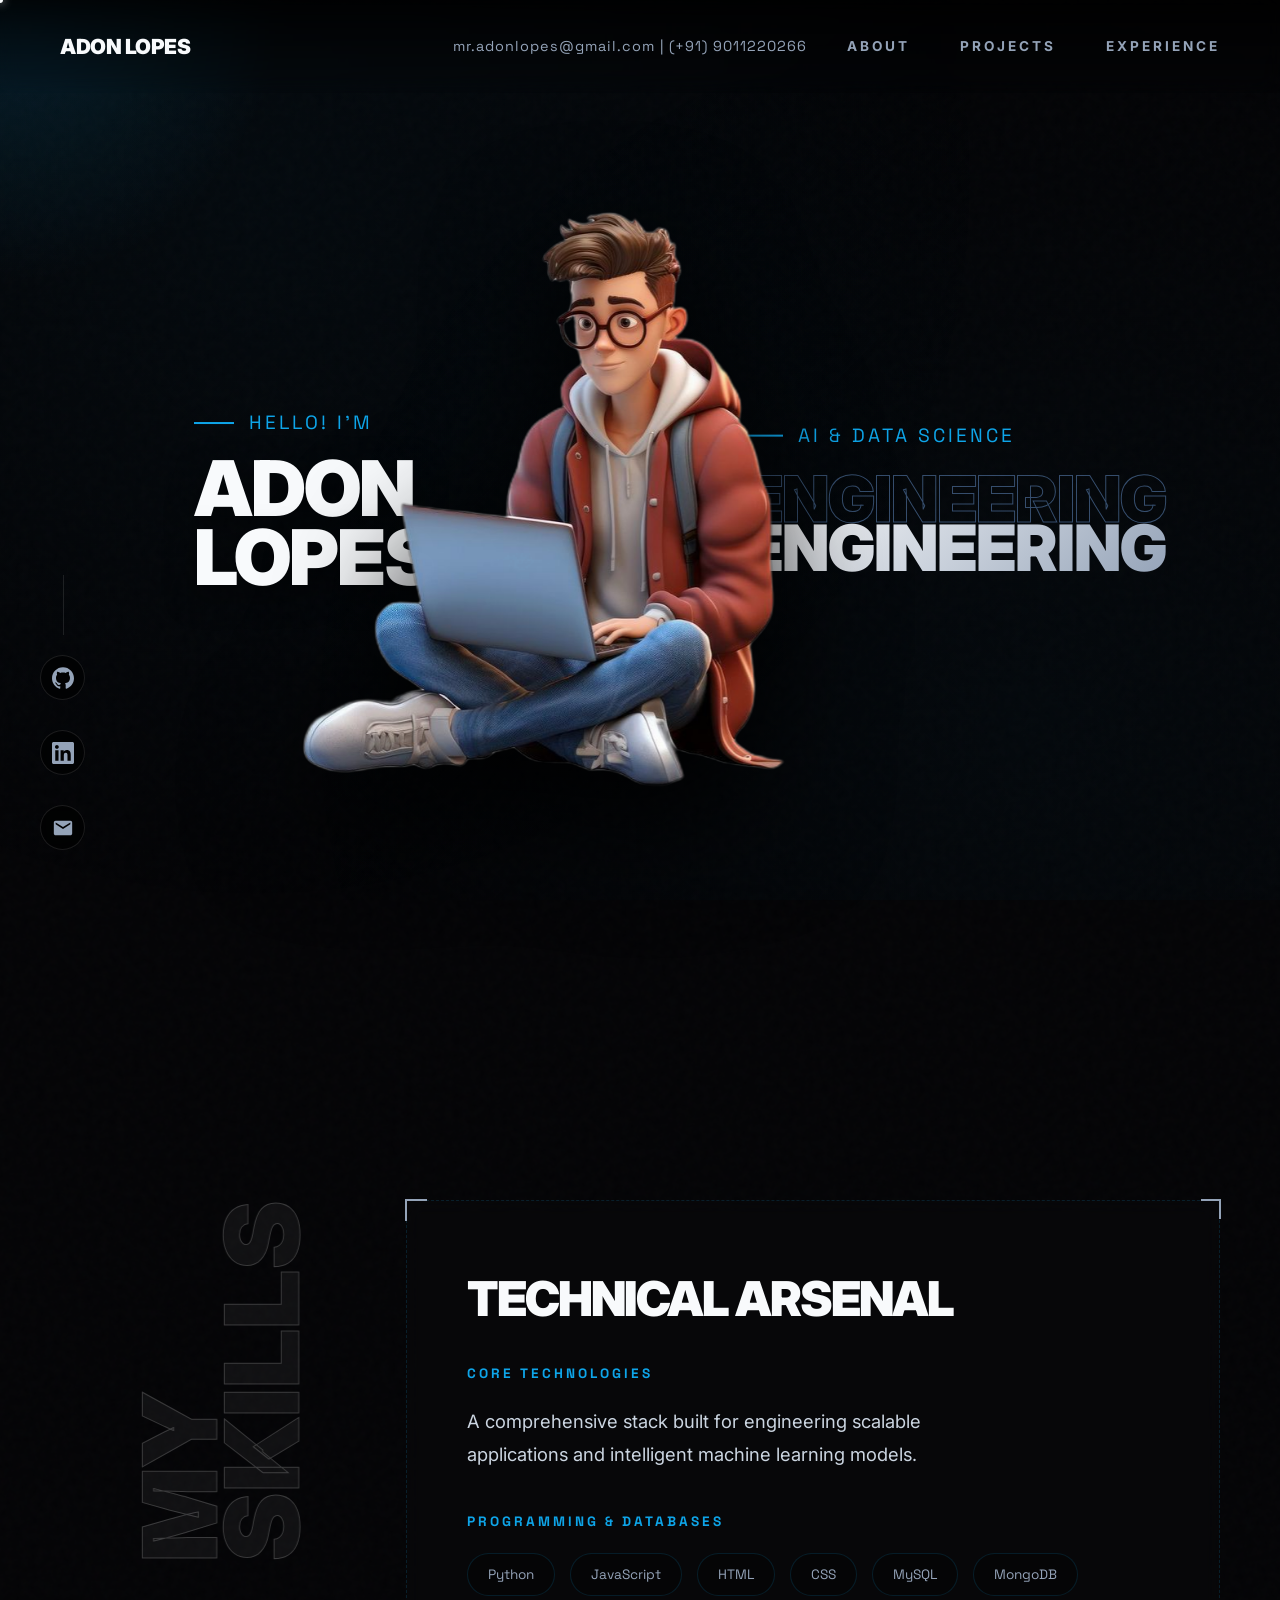
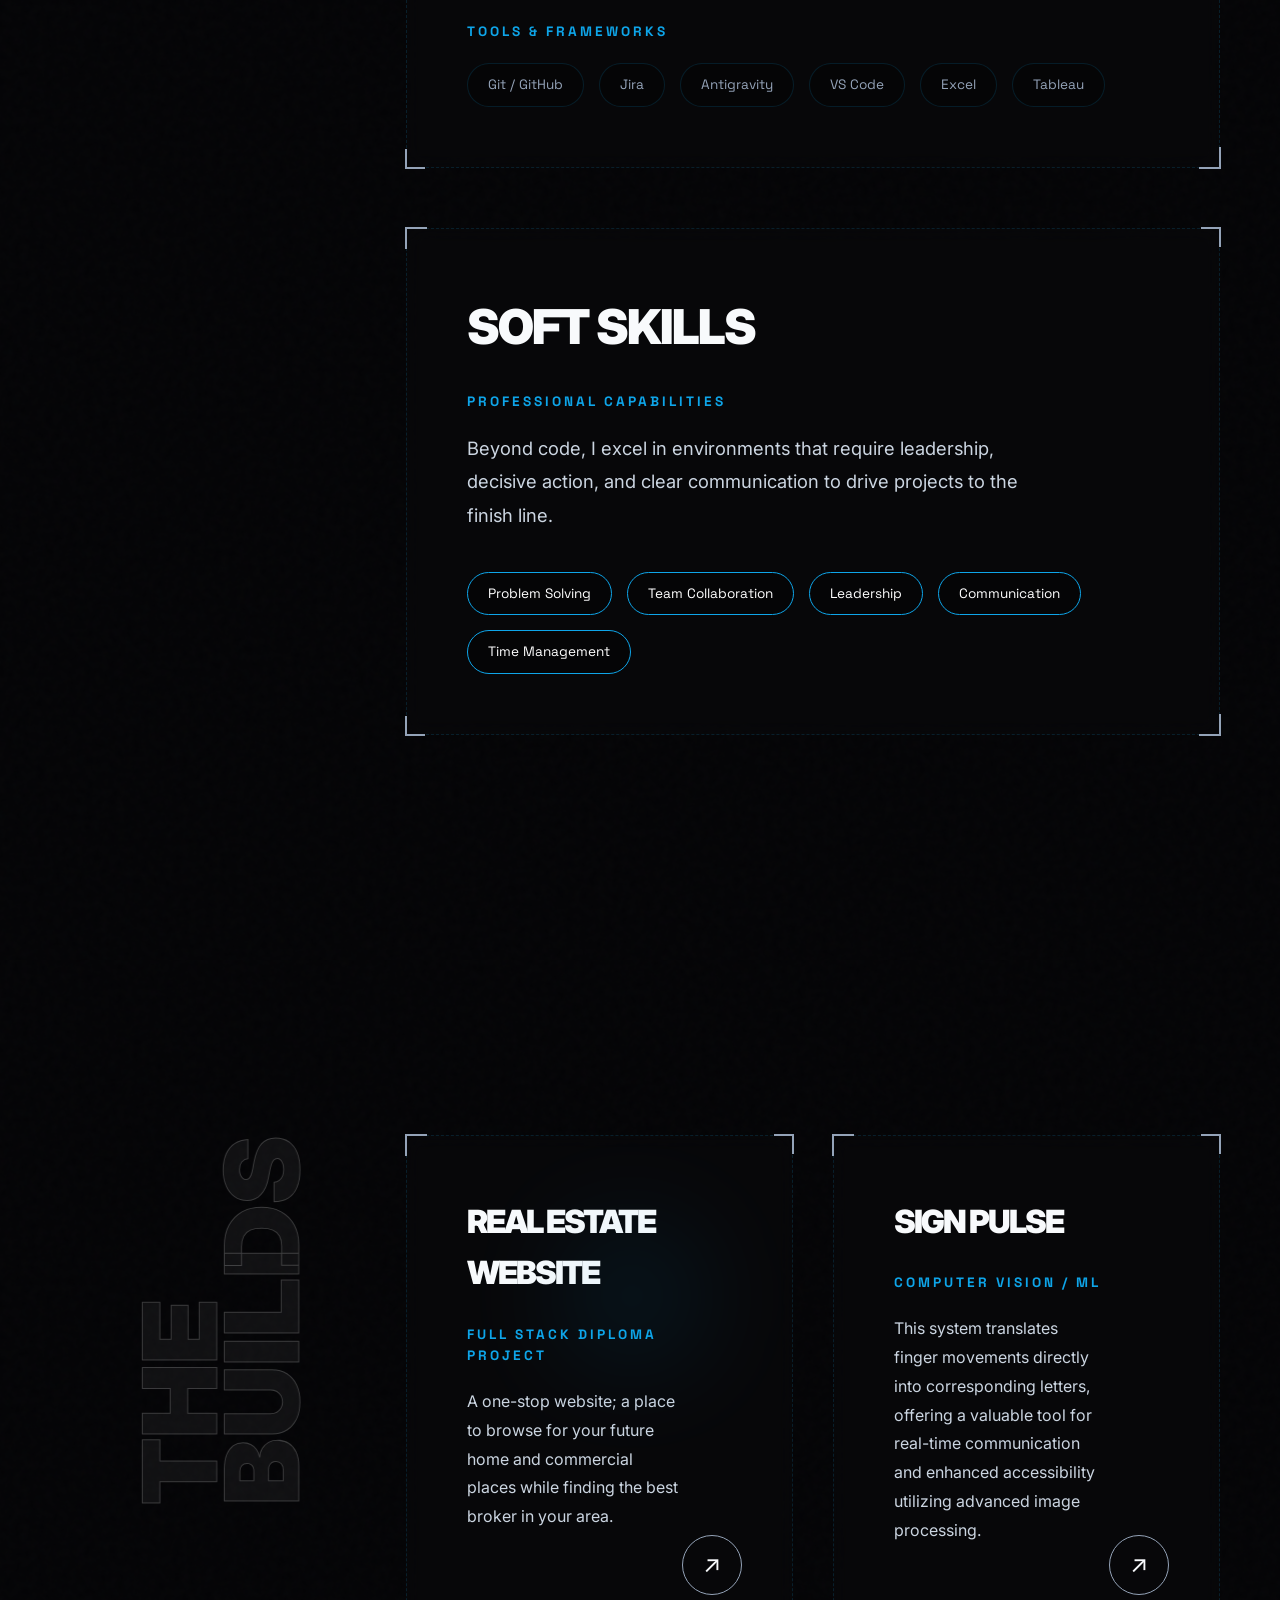
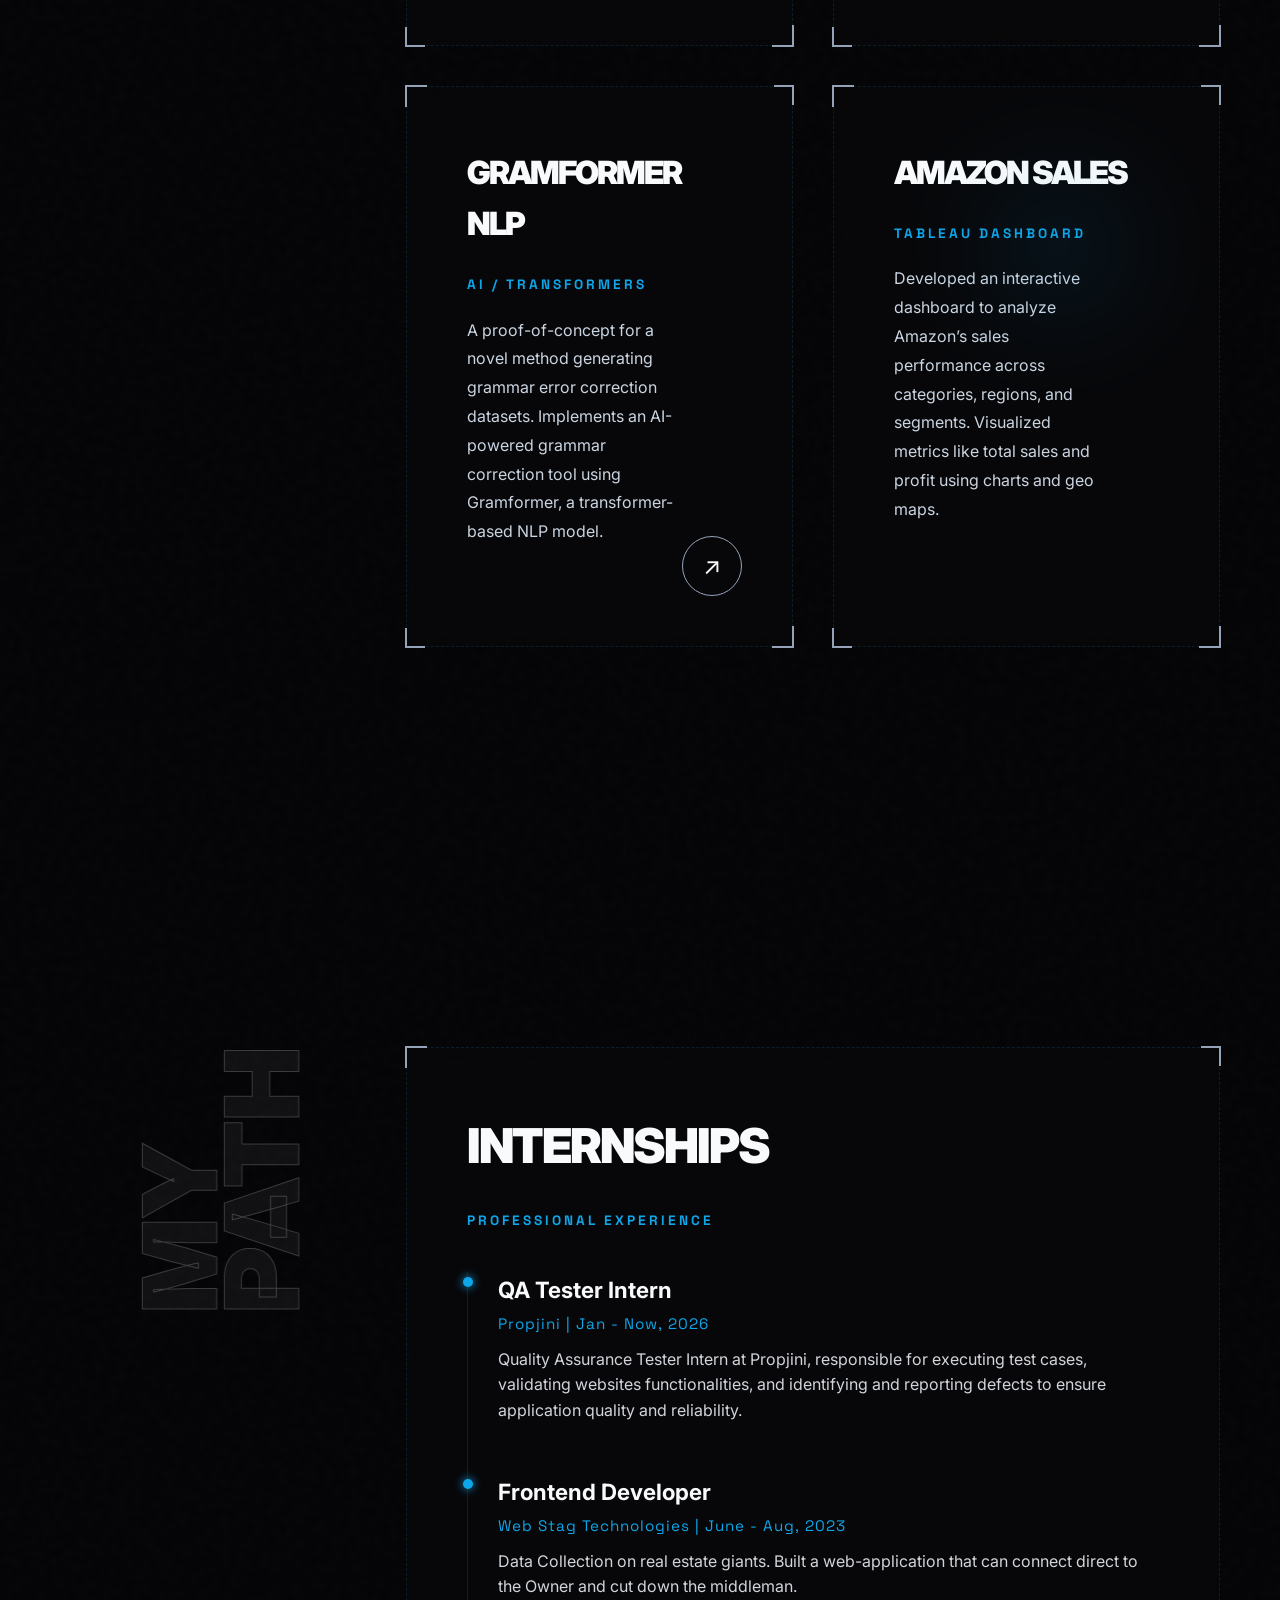
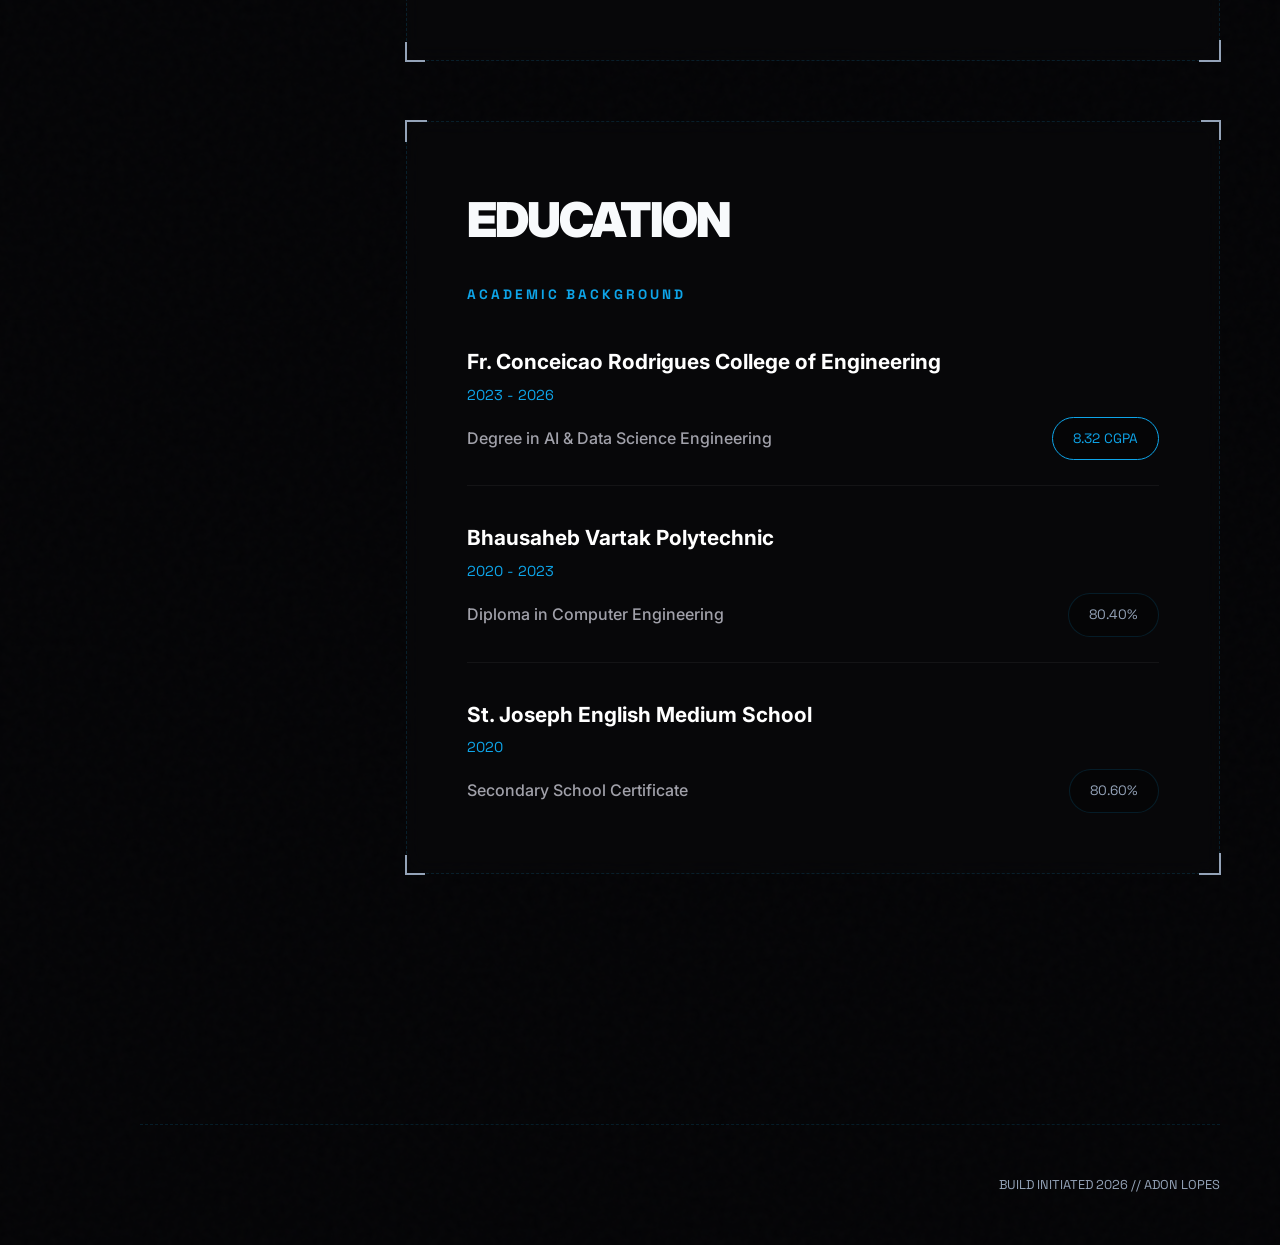
==== index.html @ f852400f "fix: moved index.html to root" ====
<!DOCTYPE html>
<html lang="en">

<head>
  <meta charset="UTF-8">
  <meta name="viewport" content="width=device-width, initial-scale=1.0">
  <title>Adon Lopes | Engineering & Design</title>
  <!-- Google Fonts for the modern, heavy typography -->
  <link
    href="https://fonts.googleapis.com/css2?family=Inter:wght@400;500;700;900&family=Space+Grotesk:wght@400;700&display=swap"
    rel="stylesheet">
  <link rel="stylesheet" href="style.css">
</head>

<body>

  <!-- CUSTOM CURSOR -->
  <div id="cursor-glow"></div>
  <div id="cursor-dot"></div>

  <!-- AMBIENT BACKGROUND GLOWS -->
  <div class="ambient-glow glow-left"></div>
  <div class="ambient-glow glow-right"></div>

  <!-- HEADER / NAV -->
  <header>
    <div class="nav-brand">adon lopes</div>
    <div class="nav-email">mr.adonlopes@gmail.com | (+91) 9011220266</div>
    <nav class="nav-links">
      <a href="#about" class="hover-target">About</a>
      <a href="#projects" class="hover-target">Projects</a>
      <a href="#experience" class="hover-target">Experience</a>
    </nav>
  </header>

  <!-- FLOATING LEFT SOCIAL SIDEBAR -->
  <div class="social-sidebar">
    <a href="https://github.com/adonlopes" target="_blank" class="social-icon-wrapper hover-target">
      <svg class="social-icon" viewBox="0 0 24 24">
        <path
          d="M12 .297c-6.63 0-12 5.373-12 12 0 5.303 3.438 9.8 8.205 11.385.6.113.82-.258.82-.577 0-.285-.01-1.04-.015-2.04-3.338.724-4.042-1.61-4.042-1.61C4.422 18.07 3.633 17.7 3.633 17.7c-1.087-.744.084-.729.084-.729 1.205.084 1.838 1.236 1.838 1.236 1.07 1.835 2.809 1.305 3.495.998.108-.776.417-1.305.76-1.605-2.665-.3-5.466-1.332-5.466-5.93 0-1.31.465-2.38 1.235-3.22-.135-.303-.54-1.523.105-3.176 0 0 1.005-.322 3.3 1.23.96-.267 1.98-.399 3-.405 1.02.006 2.04.138 3 .405 2.28-1.552 3.285-1.23 3.285-1.23.645 1.653.24 2.873.12 3.176.765.84 1.23 1.91 1.23 3.22 0 4.61-2.805 5.625-5.475 5.92.42.36.81 1.096.81 2.22 0 1.606-.015 2.896-.015 3.286 0 .315.21.69.825.57C20.565 22.092 24 17.592 24 12.297c0-6.627-5.373-12-12-12" />
      </svg>
    </a>
    <a href="https://www.linkedin.com/in/adon-lopes-a5a648296/" target="_blank"
      class="social-icon-wrapper hover-target">
      <svg class="social-icon" viewBox="0 0 24 24">
        <path
          d="M20.447 20.452h-3.554v-5.569c0-1.328-.027-3.037-1.852-3.037-1.853 0-2.136 1.445-2.136 2.939v5.667H9.351V9h3.414v1.561h.046c.477-.9 1.637-1.85 3.37-1.85 3.601 0 4.267 2.37 4.267 5.455v6.286zM5.337 7.433c-1.144 0-2.063-.926-2.063-2.065 0-1.138.92-2.063 2.063-2.063 1.14 0 2.064.925 2.064 2.063 0 1.139-.925 2.065-2.064 2.065zm1.782 13.019H3.555V9h3.564v11.452zM22.225 0H1.771C.792 0 0 .774 0 1.729v20.542C0 23.227.792 24 1.771 24h20.451C23.2 24 24 23.227 24 22.271V1.729C24 .774 23.2 0 22.222 0h.003z" />
      </svg>
    </a>
    <a href="mailto:mr.adonlopes@gmail.com" class="social-icon-wrapper hover-target">
      <svg class="social-icon" viewBox="0 0 24 24">
        <path
          d="M20 4H4c-1.1 0-1.99.9-1.99 2L2 18c0 1.1.9 2 2 2h16c1.1 0 2-.9 2-2V6c0-1.1-.9-2-2-2zm0 4l-8 5-8-5V6l8 5 8-5v2z" />
      </svg>
    </a>
  </div>

  <!-- MAIN CONTENT -->
  <main>

    <!-- HERO -->
    <section class="hero" id="home">
      <div class="hero-text-left">
        <div class="hero-pre-title">Hello! I'm</div>
        <div class="hero-title">ADON<br>LOPES</div>
      </div>

      <div class="hero-avatar-container">
        <!-- Using the processed User Custom PNG Image -->
        <img id="hero-avatar" src="new_image_nobg.png" alt="Adon 3D Avatar">
      </div>

      <div class="hero-text-right">
        <div class="hero-pre-title">AI & DATA SCIENCE</div>
        <div class="hero-role-outline">ENGINEERING</div>
        <div class="hero-role-solid">ENGINEERING</div>
      </div>
    </section>

    <!-- WHAT I DO / SKILLS -->
    <section id="about">
      <div class="section-title-vertical">MY<br>SKILLS</div>

      <div class="section-content">
        <!-- Technical Arsenal Card -->
        <div class="hud-card hover-target">
          <div class="corner-tr"></div>
          <div class="corner-bl"></div>

          <h3 class="hud-title">Technical Arsenal</h3>
          <span class="hud-label">Core Technologies</span>
          <p class="hud-desc">
            A comprehensive stack built for engineering scalable applications and intelligent machine learning models.
          </p>

          <span class="hud-label" style="margin-top: 30px;">Programming & Databases</span>
          <div class="skill-tray" style="margin-bottom: 25px;">
            <span class="hud-chip">Python</span>
            <span class="hud-chip">JavaScript</span>
            <span class="hud-chip">HTML</span>
            <span class="hud-chip">CSS</span>
            <span class="hud-chip">MySQL</span>
            <span class="hud-chip">MongoDB</span>
          </div>

          <span class="hud-label">Tools & Frameworks</span>
          <div class="skill-tray">
            <span class="hud-chip">Git / GitHub</span>
            <span class="hud-chip">Jira</span>
            <span class="hud-chip">Antigravity</span>
            <span class="hud-chip">VS Code</span>
            <span class="hud-chip">Excel</span>
            <span class="hud-chip">Tableau</span>
          </div>
        </div>

        <!-- Soft Skills Card -->
        <div class="hud-card hover-target">
          <div class="corner-tr"></div>
          <div class="corner-bl"></div>

          <h3 class="hud-title">Soft Skills</h3>
          <span class="hud-label">Professional Capabilities</span>
          <p class="hud-desc">
            Beyond code, I excel in environments that require leadership, decisive action, and clear communication to drive projects to the finish line.
          </p>
          
          <div class="skill-tray" style="margin-top: 30px;">
            <span class="hud-chip" style="border-color: var(--accent-blue); color: #fff;">Problem Solving</span>
            <span class="hud-chip" style="border-color: var(--accent-blue); color: #fff;">Team Collaboration</span>
            <span class="hud-chip" style="border-color: var(--accent-blue); color: #fff;">Leadership</span>
            <span class="hud-chip" style="border-color: var(--accent-blue); color: #fff;">Communication</span>
            <span class="hud-chip" style="border-color: var(--accent-blue); color: #fff;">Time Management</span>
          </div>
        </div>
      </div>
    </section>

    <!-- PROJECTS -->
    <section id="projects">
      <div class="section-title-vertical">THE<br>BUILDS</div>

      <div class="section-content grid-2" style="display: grid; grid-template-columns: repeat(2, 1fr); gap: 40px;">

        <!-- Project 1 -->
        <div class="hud-card hover-target">
          <div class="corner-tr"></div>
          <div class="corner-bl"></div>
          <div class="card-orb cyan"></div>

          <h3 class="hud-title" style="font-size: 2rem;">Real Estate Website</h3>
          <span class="hud-label">Full Stack Diploma Project</span>
          <p class="hud-desc" style="font-size: 1rem;">
            A one-stop website; a place to browse for your future home and commercial places while finding the best broker in your area.
          </p>
          <a href="https://github.com/adonlopes/Realestate-Website-" target="_blank" class="hud-btn hover-target">↗</a>
        </div>

        <!-- Project 2 -->
        <div class="hud-card hover-target">
          <div class="corner-tr"></div>
          <div class="corner-bl"></div>

          <h3 class="hud-title" style="font-size: 2rem;">Sign Pulse</h3>
          <span class="hud-label">Computer Vision / ML</span>
          <p class="hud-desc" style="font-size: 1rem;">
            This system translates finger movements directly into corresponding letters, offering a valuable tool for real-time communication and enhanced accessibility utilizing advanced image processing.
          </p>
          <a href="https://github.com/adonlopes/signLang" target="_blank" class="hud-btn hover-target">↗</a>
        </div>

        <!-- Project 3 -->
        <div class="hud-card hover-target">
          <div class="corner-tr"></div>
          <div class="corner-bl"></div>

          <h3 class="hud-title" style="font-size: 2rem;">Gramformer NLP</h3>
          <span class="hud-label">AI / Transformers</span>
          <p class="hud-desc" style="font-size: 1rem;">
            A proof-of-concept for a novel method generating grammar error correction datasets. Implements an AI-powered grammar correction tool using Gramformer, a transformer-based NLP model.
          </p>
          <a href="https://github.com/adonlopes/Grammer_Correction-using-NLP" target="_blank" class="hud-btn hover-target">↗</a>
        </div>

        <!-- Project 4 -->
        <div class="hud-card hover-target">
          <div class="corner-tr"></div>
          <div class="corner-bl"></div>
          <div class="card-orb cyan"></div>

          <h3 class="hud-title" style="font-size: 2rem;">Amazon Sales</h3>
          <span class="hud-label">Tableau Dashboard</span>
          <p class="hud-desc" style="font-size: 1rem;">
            Developed an interactive dashboard to analyze Amazon’s sales performance across categories, regions, and segments. Visualized metrics like total sales and profit using charts and geo maps.
          </p>
        </div>

      </div>
    </section>

    <!-- EDUCATION & EXPERIENCE TIMELINE -->
    <section id="experience">
      <div class="section-title-vertical">MY<br>PATH</div>

      <div class="section-content">

        <!-- INTERNSHIPS -->
        <div class="hud-card hover-target" style="padding-bottom: 60px;">
          <div class="corner-tr"></div>
          <div class="corner-bl"></div>

          <h3 class="hud-title">Internships</h3>
          <span class="hud-label">Professional Experience</span>

          <div style="margin-top: 40px; border-left: 1px solid var(--border-dashed); padding-left: 30px;">
            <div style="margin-bottom: 50px; position:relative;">
              <div style="position:absolute; width: 10px; height: 10px; background:var(--accent-blue); border-radius:50%; left:-35px; top:5px; box-shadow: 0 0 10px var(--accent-blue);"></div>
              <h4 style="font-size: 1.4rem; margin-bottom: 5px;">QA Tester Intern</h4>
              <p style="color: var(--accent-blue); font-family: 'Space Grotesk', monospace; font-size: 0.95rem; margin-bottom: 10px; letter-spacing: 1px;">
                Propjini | Jan - Now, 2026
              </p>
              <p style="color:#d1d5db; line-height: 1.6;">
                Quality Assurance Tester Intern at Propjini, responsible for executing test cases, validating websites functionalities, and identifying and reporting defects to ensure application quality and reliability.
              </p>
            </div>

            <div style="position:relative;">
              <div style="position:absolute; width: 10px; height: 10px; background:var(--accent-blue); border-radius:50%; left:-35px; top:5px; box-shadow: 0 0 10px var(--accent-blue);"></div>
              <h4 style="font-size: 1.4rem; margin-bottom: 5px;">Frontend Developer</h4>
              <p style="color: var(--accent-blue); font-family: 'Space Grotesk', monospace; font-size: 0.95rem; margin-bottom: 10px; letter-spacing: 1px;">
                Web Stag Technologies | June - Aug, 2023
              </p>
              <p style="color:#d1d5db; line-height: 1.6;">
                Data Collection on real estate giants. Built a web-application that can connect direct to the Owner and cut down the middleman.
              </p>
            </div>
          </div>
        </div>

        <!-- EDUCATION -->
        <div class="hud-card hover-target">
          <div class="corner-tr"></div>
          <div class="corner-bl"></div>

          <h3 class="hud-title">Education</h3>
          <span class="hud-label">Academic Background</span>

          <div style="margin-top: 40px; display:flex; flex-direction:column; gap:35px;">
            
            <div style="border-bottom: 1px solid rgba(255,255,255,0.05); padding-bottom: 25px;">
              <h4 style="font-size: 1.3rem; margin-bottom: 5px; color: #fff;">Fr. Conceicao Rodrigues College of Engineering</h4>
              <p style="color: var(--accent-blue); font-family: 'Space Grotesk', monospace; font-size: 0.9rem; margin-bottom: 10px;">2023 - 2026</p>
              <div style="display: flex; justify-content: space-between; align-items: center;">
                <p style="color: #a1a1aa; font-weight: 500;">Degree in AI & Data Science Engineering</p>
                <span class="hud-chip" style="border-color: var(--accent-blue); color: var(--accent-blue);">8.32 CGPA</span>
              </div>
            </div>

            <div style="border-bottom: 1px solid rgba(255,255,255,0.05); padding-bottom: 25px;">
              <h4 style="font-size: 1.3rem; margin-bottom: 5px; color: #fff;">Bhausaheb Vartak Polytechnic</h4>
              <p style="color: var(--accent-blue); font-family: 'Space Grotesk', monospace; font-size: 0.9rem; margin-bottom: 10px;">2020 - 2023</p>
              <div style="display: flex; justify-content: space-between; align-items: center;">
                <p style="color: #a1a1aa; font-weight: 500;">Diploma in Computer Engineering</p>
                <span class="hud-chip">80.40%</span>
              </div>
            </div>

            <div>
              <h4 style="font-size: 1.3rem; margin-bottom: 5px; color: #fff;">St. Joseph English Medium School</h4>
              <p style="color: var(--accent-blue); font-family: 'Space Grotesk', monospace; font-size: 0.9rem; margin-bottom: 10px;">2020</p>
              <div style="display: flex; justify-content: space-between; align-items: center;">
                <p style="color: #a1a1aa; font-weight: 500;">Secondary School Certificate</p>
                <span class="hud-chip">80.60%</span>
              </div>
            </div>

          </div>
        </div>

      </div>
    </section>

    <footer
      style="padding: 50px 0; border-top: 1px dashed var(--border-dashed); margin-top:50px; text-align:right; font-family: 'Space Grotesk', monospace; color: var(--text-muted); font-size:0.8rem;">
      BUILD INITIATED 2026 // ADON LOPES
    </footer>
  </main>

  <!-- INTERACTIVITY SCRIPTS -->
  <script>
    // --- CURSOR TRACKING LOGIC ---
    const dot = document.getElementById('cursor-dot');
    const glow = document.getElementById('cursor-glow');
    const hoverTargets = document.querySelectorAll('.hover-target, a');

    let mouseX = window.innerWidth / 2;
    let mouseY = window.innerHeight / 2;

    window.addEventListener('mousemove', (e) => {
      mouseX = e.clientX;
      mouseY = e.clientY;

      // Move small dot exactly with cursor
      dot.style.left = `${mouseX}px`;
      dot.style.top = `${mouseY}px`;

      // Move the large background glow smoothly
      glow.style.left = `${mouseX}px`;
      glow.style.top = `${mouseY}px`;
    });

    // Add magnetic scale effect on interactive links
    hoverTargets.forEach(target => {
      target.addEventListener('mouseenter', () => {
        dot.style.transform = 'translate(-50%, -50%) scale(3)';
        dot.style.backgroundColor = 'var(--accent-blue)';
        glow.style.background = 'radial-gradient(circle, rgba(14,165,233,0.2) 0%, rgba(0,0,0,0) 60%)';
      });
      target.addEventListener('mouseleave', () => {
        dot.style.transform = 'translate(-50%, -50%) scale(1)';
        dot.style.backgroundColor = 'var(--text-main)';
        glow.style.background = 'radial-gradient(circle, var(--accent-glow) 0%, rgba(0,0,0,0) 60%)';
      });
    });

    // --- 3D PARALLAX EFFECT FOR AVATAR ---
    const heroContainer = document.querySelector('.hero');
    const avatar = document.getElementById('hero-avatar');

    heroContainer.addEventListener('mousemove', (e) => {
      const rect = heroContainer.getBoundingClientRect();
      // Calculate mouse position relative to the center of the hero section
      const x = e.clientX - rect.left - rect.width / 2;
      const y = e.clientY - rect.top - rect.height / 2;

      // Max degrees of tilt
      const maxTilt = 25;

      // Generate rotations
      const rotateX = -(y / (rect.height / 2)) * maxTilt;
      const rotateY = (x / (rect.width / 2)) * maxTilt;

      // Apply 3D transform with slight scale
      avatar.style.transform = `rotateX(${rotateX}deg) rotateY(${rotateY}deg) scale(1.05)`;

      // Holographic 3D Depth Illusion (Glitch separated channels)
      avatar.style.filter = `
                drop-shadow(${rotateY * 0.5}px ${rotateX * -0.5}px 0px rgba(0, 255, 255, 0.4)) 
                drop-shadow(${rotateY * -0.5}px ${rotateX * 0.5}px 0px rgba(255, 0, 255, 0.4))
                drop-shadow(0 20px 40px rgba(0,0,0,0.6))
            `;
    });

    heroContainer.addEventListener('mouseleave', () => {
      // Smoothly snap back to origin
      avatar.style.transform = `rotateX(0deg) rotateY(0deg) scale(1)`;
      avatar.style.filter = `drop-shadow(0 30px 50px rgba(0,0,0,0.8))`;
    });
    
    // Grid responsiveness via JS in case media queries are missed
    function updateGrid() {
        const grid = document.querySelector('.grid-2');
        if(window.innerWidth <= 1024) {
            grid.style.gridTemplateColumns = '1fr';
        } else {
            grid.style.gridTemplateColumns = 'repeat(2, 1fr)';
        }
    }
    window.addEventListener('resize', updateGrid);
    updateGrid();
  </script>
</body>

</html>
---- style.css ----
/* ==========================================================================
   ADON LOPES | ADVANCED CYBER-TECH PORTFOLIO STYLES
   ========================================================================== */

:root {
    --bg-color: #030305;
    /* Deep luxury black with a hint of blue */
    --text-main: #f8fafc;
    --text-muted: #94a3b8;
    --accent-blue: #0ea5e9;
    --accent-glow: rgba(14, 165, 233, 0.15);
    --border-dashed: rgba(14, 165, 233, 0.15);

    /* Animation Timing */
    --smooth: all 0.4s cubic-bezier(0.16, 1, 0.3, 1);
}

* {
    box-sizing: border-box;
    margin: 0;
    padding: 0;
    cursor: none !important;
    /* Forces custom cursor globally */
    scroll-behavior: smooth;
}

body {
    font-family: 'Inter', sans-serif;
    background-color: var(--bg-color);
    color: var(--text-main);
    overflow-x: hidden;
    line-height: 1.6;
    /* Subtle noise grain for texture */
    background-image: url("data:image/svg+xml,%3Csvg viewBox='0 0 200 200' xmlns='http://www.w3.org/2000/svg'%3E%3Cfilter id='noiseFilter'%3E%3CfeTurbulence type='fractalNoise' baseFrequency='0.8' numOctaves='3' stitchTiles='stitch'/%3E%3C/filter%3E%3Crect width='100%25' height='100%25' filter='url(%23noiseFilter)' opacity='0.02'/%3E%3C/svg%3E");
}

::selection {
    background-color: var(--accent-blue);
    color: #000;
}

/* --- CUSTOM CURSOR --- */
#cursor-dot {
    position: fixed;
    top: 0;
    left: 0;
    width: 6px;
    height: 6px;
    background-color: var(--text-main);
    border-radius: 50%;
    pointer-events: none;
    z-index: 9999;
    transform: translate(-50%, -50%);
    box-shadow: 0 0 10px rgba(255, 255, 255, 0.8);
    transition: width 0.3s, height 0.3s, background-color 0.3s, transform 0.1s;
}

#cursor-glow {
    position: fixed;
    top: 0;
    left: 0;
    width: 800px;
    height: 800px;
    background: radial-gradient(circle, var(--accent-glow) 0%, rgba(0, 0, 0, 0) 50%);
    border-radius: 50%;
    pointer-events: none;
    z-index: -1;
    transform: translate(-50%, -50%);
    transition: top 0.2s ease-out, left 0.2s ease-out, background 0.4s ease;
    mix-blend-mode: screen;
}

/* --- IMMERSIVE BACKGROUND GLOWS --- */
.ambient-glow {
    position: fixed;
    width: 100vw;
    height: 100vh;
    background: radial-gradient(circle at 20% 20%, rgba(14, 165, 233, 0.04) 0%, rgba(0, 0, 0, 0) 60%);
    z-index: -2;
    pointer-events: none;
}

.glow-right {
    background: radial-gradient(circle at 80% 80%, rgba(14, 165, 233, 0.03) 0%, rgba(0, 0, 0, 0) 60%);
}

/* --- TOP NAVIGATION --- */
header {
    position: fixed;
    top: 0;
    width: 100%;
    padding: 30px 60px;
    display: flex;
    justify-content: space-between;
    align-items: center;
    z-index: 100;
    backdrop-filter: blur(10px);
    background: linear-gradient(180deg, rgba(0, 0, 0, 0.8) 0%, rgba(0, 0, 0, 0) 100%);
}

.nav-brand {
    font-weight: 900;
    font-size: 1.3rem;
    letter-spacing: -0.5px;
    text-transform: uppercase;
}

.nav-email {
    font-family: 'Space Grotesk', monospace;
    color: var(--text-muted);
    font-size: 0.9rem;
    letter-spacing: 1px;
    margin-left: auto;
    margin-right: 40px;
}

.nav-links {
    display: flex;
    gap: 50px;
}

.nav-links a {
    color: var(--text-muted);
    text-decoration: none;
    font-size: 0.85rem;
    font-weight: 700;
    letter-spacing: 3px;
    text-transform: uppercase;
    transition: var(--smooth);
    position: relative;
}

.nav-links a::after {
    content: '';
    position: absolute;
    bottom: -5px;
    left: 0;
    width: 0%;
    height: 2px;
    background: var(--accent-blue);
    transition: var(--smooth);
}

.nav-links a:hover {
    color: var(--text-main);
}

.nav-links a:hover::after {
    width: 100%;
}

/* --- STICKY SOCIAL SIDEBAR --- */
.social-sidebar {
    position: fixed;
    left: 40px;
    bottom: 50px;
    display: flex;
    flex-direction: column;
    gap: 30px;
    z-index: 100;
}

.social-sidebar::before {
    content: '';
    position: absolute;
    top: -80px;
    left: 50%;
    width: 1px;
    height: 60px;
    background: rgba(255, 255, 255, 0.1);
}

.social-icon {
    width: 22px;
    height: 22px;
    fill: var(--text-muted);
    transition: var(--smooth);
}

.social-icon-wrapper {
    display: flex;
    justify-content: center;
    align-items: center;
    width: 45px;
    height: 45px;
    border-radius: 50%;
    border: 1px solid rgba(255, 255, 255, 0.1);
    background: rgba(0, 0, 0, 0.6);
    backdrop-filter: blur(5px);
    transition: var(--smooth);
}

.social-icon-wrapper:hover {
    border-color: var(--accent-blue);
    background: rgba(14, 165, 233, 0.1);
    transform: translateY(-5px);
}

.social-icon-wrapper:hover .social-icon {
    fill: var(--accent-blue);
}

/* --- PAGE CONTAINER --- */
main {
    padding-left: 140px;
    /* Space for sidebar */
    padding-right: 60px;
    max-width: 1600px;
    margin: 0 auto;
}

/* --- HERO SECTION --- */
.hero {
    min-height: 100vh;
    display: flex;
    align-items: center;
    justify-content: center;
    position: relative;
}

.hero-text-left {
    position: absolute;
    left: 5%;
    top: 50%;
    transform: translateY(-50%);
    z-index: 2;
}

.hero-pre-title {
    color: var(--accent-blue);
    font-family: 'Space Grotesk', monospace;
    font-size: 1.2rem;
    margin-bottom: 15px;
    letter-spacing: 3px;
    text-transform: uppercase;
    display: flex;
    align-items: center;
    gap: 15px;
}

.hero-pre-title::before {
    content: '';
    width: 40px;
    height: 2px;
    background: var(--accent-blue);
}

.hero-title {
    font-size: clamp(3rem, 6vw, 6rem);
    font-weight: 900;
    line-height: 0.9;
    letter-spacing: -2px;
    text-transform: uppercase;
    text-shadow: 0 10px 30px rgba(0, 0, 0, 0.5);
}

.hero-text-right {
    position: absolute;
    right: 5%;
    top: 50%;
    transform: translateY(-50%);
    text-align: right;
    z-index: 2;
}

.hero-role-outline {
    font-size: clamp(2rem, 5vw, 4rem);
    font-weight: 900;
    line-height: 1;
    letter-spacing: -1px;
    text-transform: uppercase;
    color: transparent;
    -webkit-text-stroke: 1px rgba(127, 183, 255, 0.4);
    margin-bottom: -15px;
    transition: var(--smooth);
}

.hero-text-right:hover .hero-role-outline {
    -webkit-text-stroke: 1.5px var(--accent-blue);
    transform: translateX(-10px);
}

.hero-role-solid {
    font-size: clamp(2rem, 5vw, 4rem);
    font-weight: 900;
    line-height: 1;
    letter-spacing: -1px;
    text-transform: uppercase;
    background: linear-gradient(135deg, #fff 0%, #94a3b8 100%);
    -webkit-background-clip: text;
    background-clip: text;
    -webkit-text-fill-color: transparent;
}

/* 3D Center Image Container */
.hero-avatar-container {
    width: 600px;
    height: 600px;
    position: relative;
    z-index: 5;
    perspective: 1500px;
    display: flex;
    justify-content: center;
    align-items: center;
    margin-right: 250px;
    /* Shift firmly left so ENGINEERING is fully visible */
    margin-left: 0;
}

#hero-avatar {
    width: 100%;
    height: auto;
    object-fit: contain;
    filter: drop-shadow(0 40px 60px rgba(0, 0, 0, 0.9));
    transform: rotateX(0deg) rotateY(0deg);
    transition: transform 0.1s linear, filter 0.1s linear;
    will-change: transform, filter;
}

/* --- SECTIONS --- */
section {
    padding: 200px 0;
    display: flex;
    align-items: flex-start;
    gap: 8vw;
    position: relative;
}

/* Giant Background Rotated Vertical Text */
.section-title-vertical {
    font-size: clamp(4rem, 8vw, 8rem);
    font-weight: 900;
    line-height: 0.8;
    text-transform: uppercase;
    writing-mode: vertical-rl;
    transform: rotate(180deg);
    color: rgba(255, 255, 255, 0.05);
    /* Soft white fill */
    -webkit-text-stroke: 1px rgba(255, 255, 255, 0.2);
    /* More visible stroke */
    position: sticky;
    top: 150px;
    z-index: -1;
}

.section-content {
    flex: 1;
    display: flex;
    flex-direction: column;
    gap: 60px;
}

/* --- HUD CARDS (Cyberpunk / Moncy Style) --- */
.hud-card {
    position: relative;
    padding: 60px;
    border: 1px dashed var(--border-dashed);
    background: rgba(255, 255, 255, 0.01);
    backdrop-filter: blur(10px);
    transition: var(--smooth);
}

/* HUD Viewfinder Corners */
.hud-card::before,
.hud-card::after {
    content: '';
    position: absolute;
    width: 20px;
    height: 20px;
    border: 2px solid var(--text-muted);
    transition: var(--smooth);
}

.hud-card::before {
    top: -2px;
    left: -2px;
    border-right: none;
    border-bottom: none;
}

.hud-card::after {
    bottom: -2px;
    right: -2px;
    border-left: none;
    border-top: none;
}

.hud-card .corner-tr {
    position: absolute;
    top: -2px;
    right: -2px;
    width: 20px;
    height: 20px;
    border: 2px solid var(--text-muted);
    border-left: none;
    border-bottom: none;
    transition: var(--smooth);
}

.hud-card .corner-bl {
    position: absolute;
    bottom: -2px;
    left: -2px;
    width: 20px;
    height: 20px;
    border: 2px solid var(--text-muted);
    border-right: none;
    border-top: none;
    transition: var(--smooth);
}

.hud-card:hover {
    border-color: rgba(14, 165, 233, 0.5);
    background: rgba(14, 165, 233, 0.03);
    transform: translateY(-10px);
    box-shadow: 0 30px 60px rgba(0, 0, 0, 0.5);
}

.hud-card:hover::before,
.hud-card:hover::after,
.hud-card:hover .corner-tr,
.hud-card:hover .corner-bl {
    border-color: var(--accent-blue);
    width: 30px;
    height: 30px;
}

.hud-title {
    font-size: 3rem;
    font-weight: 900;
    text-transform: uppercase;
    margin-bottom: 25px;
    letter-spacing: -2px;
}

.hud-label {
    font-family: 'Space Grotesk', monospace;
    color: var(--accent-blue);
    font-size: 0.85rem;
    text-transform: uppercase;
    letter-spacing: 3px;
    margin-bottom: 20px;
    display: block;
    font-weight: 700;
}

.hud-desc {
    font-size: 1.15rem;
    color: #cbd5e1;
    line-height: 1.8;
    margin-bottom: 40px;
    max-width: 80%;
}

/* Chips / Tags */
.skill-tray {
    display: flex;
    flex-wrap: wrap;
    gap: 15px;
}

.hud-chip {
    padding: 10px 20px;
    border: 1px solid var(--border-dashed);
    border-radius: 40px;
    font-size: 0.85rem;
    font-family: 'Space Grotesk', monospace;
    color: var(--text-muted);
    transition: var(--smooth);
    background: rgba(0, 0, 0, 0.3);
}

.hud-chip:hover {
    border-color: var(--accent-blue);
    color: var(--text-main);
    background: rgba(14, 165, 233, 0.1);
    transform: translateY(-3px);
}

/* Icon Button Inside Card -> */
.hud-btn {
    position: absolute;
    bottom: 50px;
    right: 50px;
    width: 60px;
    height: 60px;
    border: 1px solid var(--text-muted);
    border-radius: 50%;
    display: flex;
    justify-content: center;
    align-items: center;
    color: var(--text-main);
    text-decoration: none;
    font-size: 1.5rem;
    transition: var(--smooth);
    background: transparent;
}

.hud-btn:hover {
    border-color: var(--accent-blue);
    background: var(--accent-blue);
    color: #000;
    transform: scale(1.1) rotate(-45deg);
}

/* Floating Light Orb Inside Card */
.card-orb {
    position: absolute;
    right: 100px;
    top: 100px;
    width: 120px;
    height: 120px;
    background: var(--accent-blue);
    border-radius: 50%;
    filter: blur(60px);
    opacity: 0.15;
    pointer-events: none;
    animation: float 6s ease-in-out infinite alternate;
}

@keyframes float {
    0% {
        transform: translate(0, 0) scale(1);
        opacity: 0.15;
    }

    100% {
        transform: translate(30px, -30px) scale(1.2);
        opacity: 0.3;
    }
}

/* Timeline specific styles */
.timeline-item {
    margin-bottom: 50px;
    position: relative;
    padding-left: 20px;
}

.timeline-dot {
    position: absolute;
    width: 14px;
    height: 14px;
    background: var(--accent-blue);
    border-radius: 50%;
    left: -37px;
    top: 6px;
    box-shadow: 0 0 15px var(--accent-blue);
}

.timeline-title {
    font-size: 1.5rem;
    margin-bottom: 5px;
    font-weight: 700;
    text-transform: uppercase;
}

.timeline-date {
    color: var(--accent-blue);
    font-family: 'Space Grotesk', monospace;
    font-size: 0.95rem;
    margin-bottom: 15px;
    letter-spacing: 1px;
}

.timeline-desc {
    color: #cbd5e1;
    line-height: 1.7;
    font-size: 1.1rem;
}

/* Responsive Adjustments */
@media (max-width: 1200px) {
    .section-title-vertical {
        font-size: clamp(4rem, 10vw, 8rem);
    }

    .hero-avatar-container {
        width: 450px;
        height: 450px;
    }
}

@media (max-width: 1024px) {
    main {
        padding: 0 30px;
    }

    .social-sidebar {
        display: none;
    }

    .nav-email {
        display: none;
    }

    .hero-text-left,
    .hero-text-right {
        position: relative;
        top: 0;
        transform: none;
        text-align: center;
    }

    .hero {
        flex-direction: column;
        text-align: center;
        justify-content: center;
        gap: 50px;
        padding-top: 100px;
    }

    section {
        flex-direction: column;
        gap: 40px;
    }

    .section-title-vertical {
        writing-mode: horizontal-tb;
        transform: none;
        position: static;
        -webkit-text-stroke: 0;
        color: var(--text-main);
        font-size: 3.5rem;
        margin-bottom: 10px;
        text-shadow: none;
    }

    .hud-card {
        padding: 40px;
    }

    .hud-desc {
        max-width: 100%;
    }

    .hero-avatar-container {
        width: 100%;
        max-width: 400px;
        margin-left: 0;
    }
}
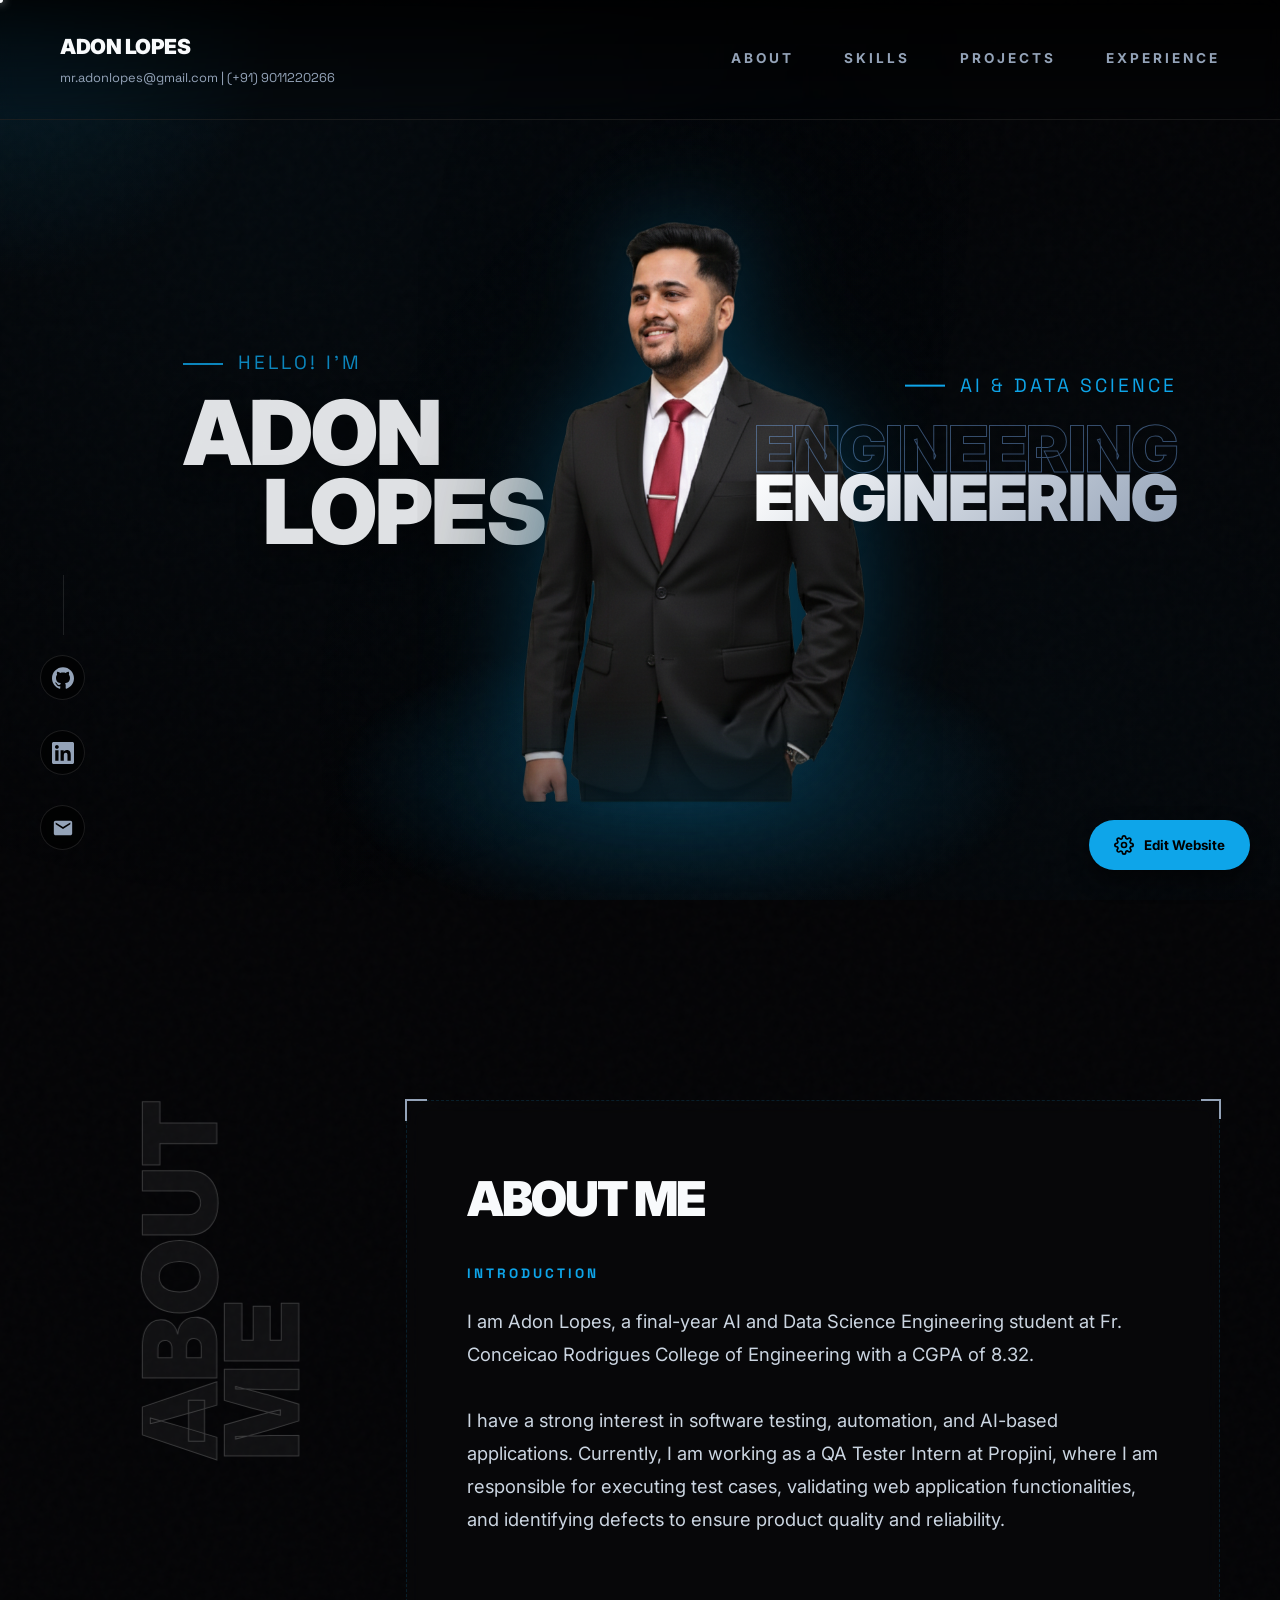
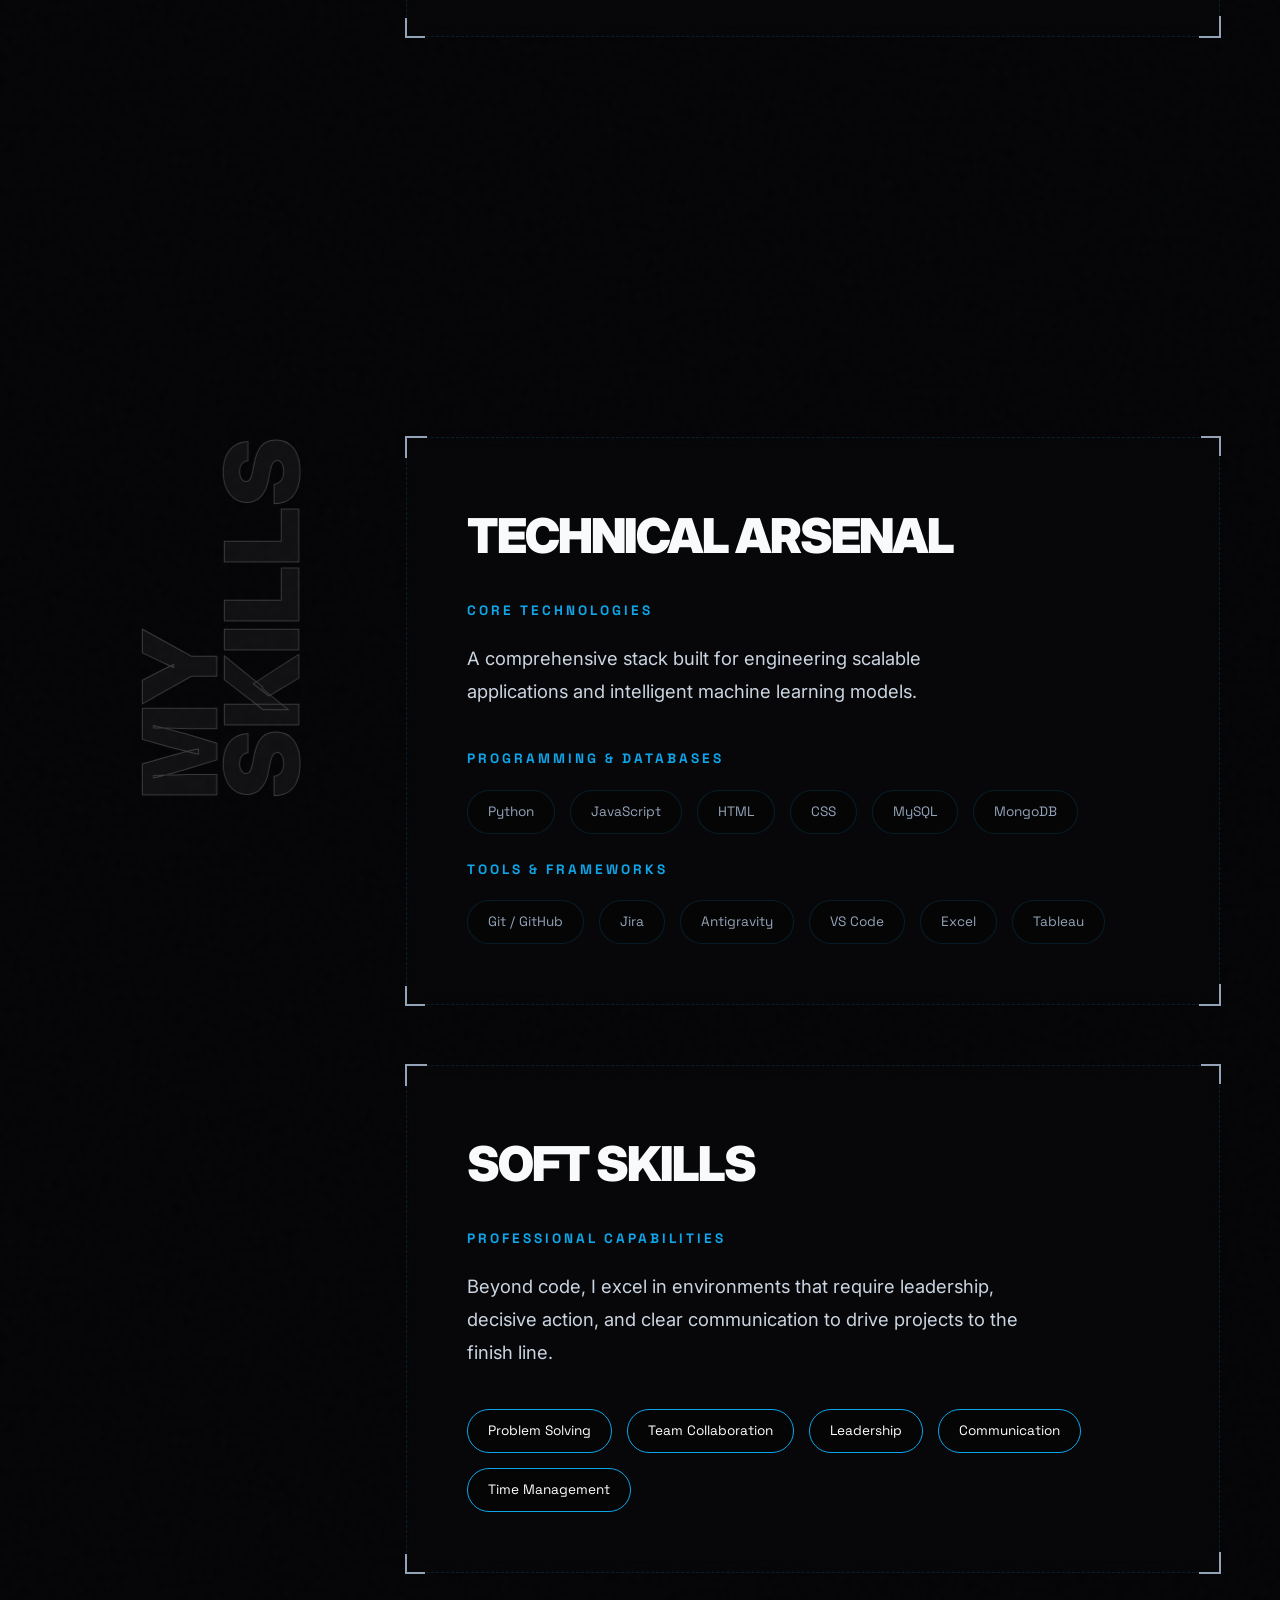
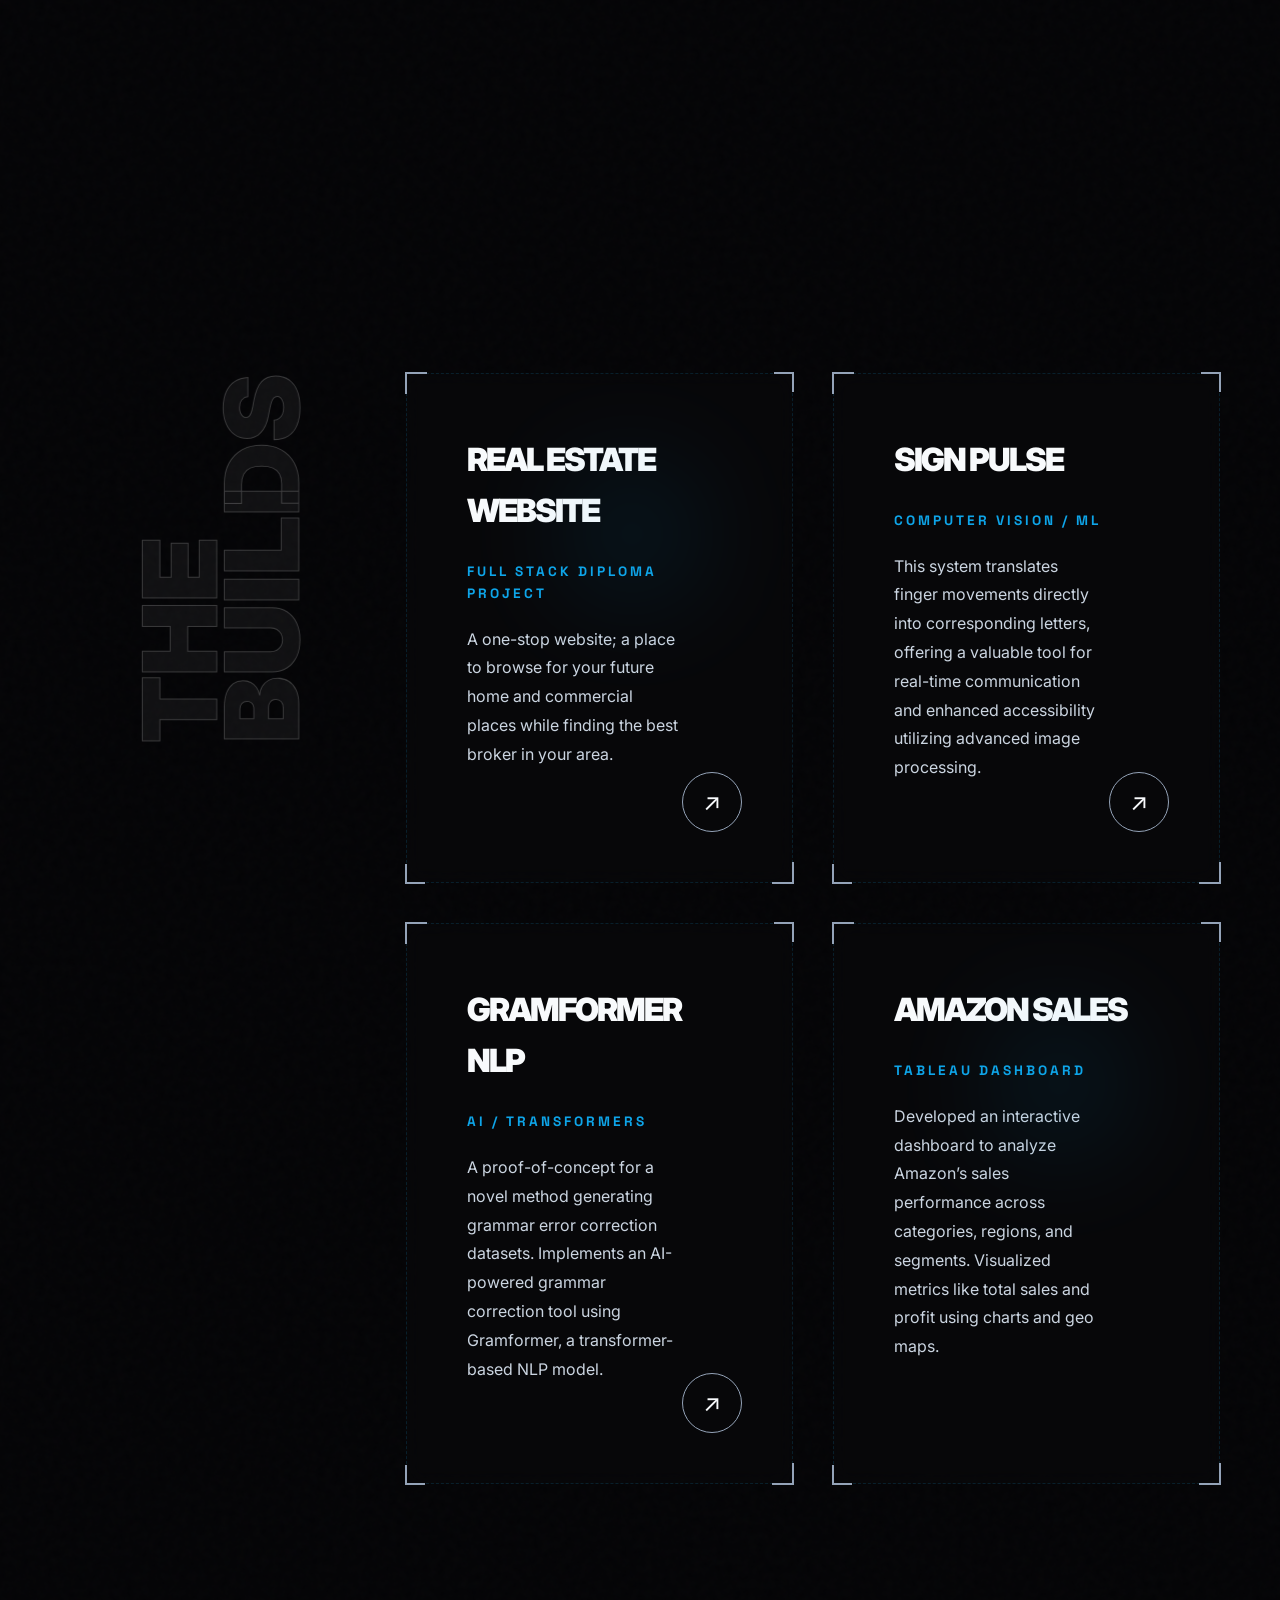
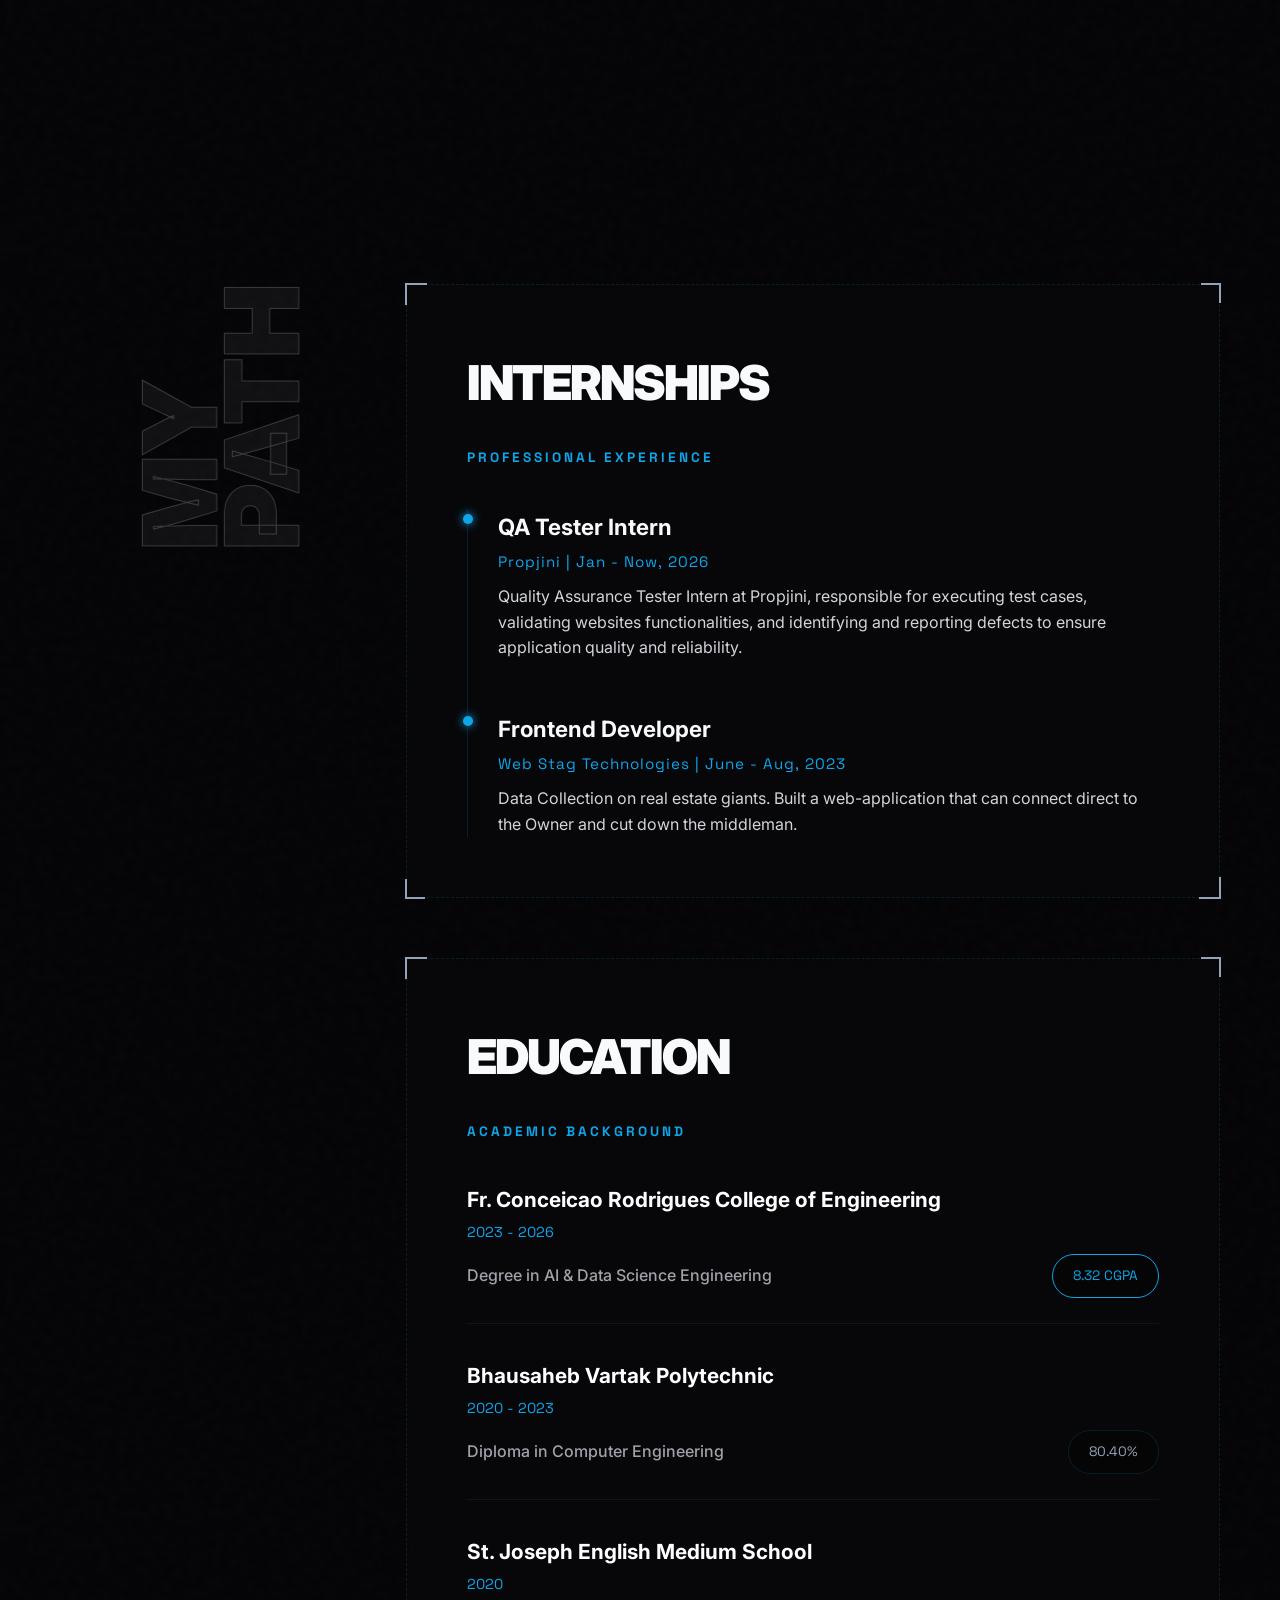
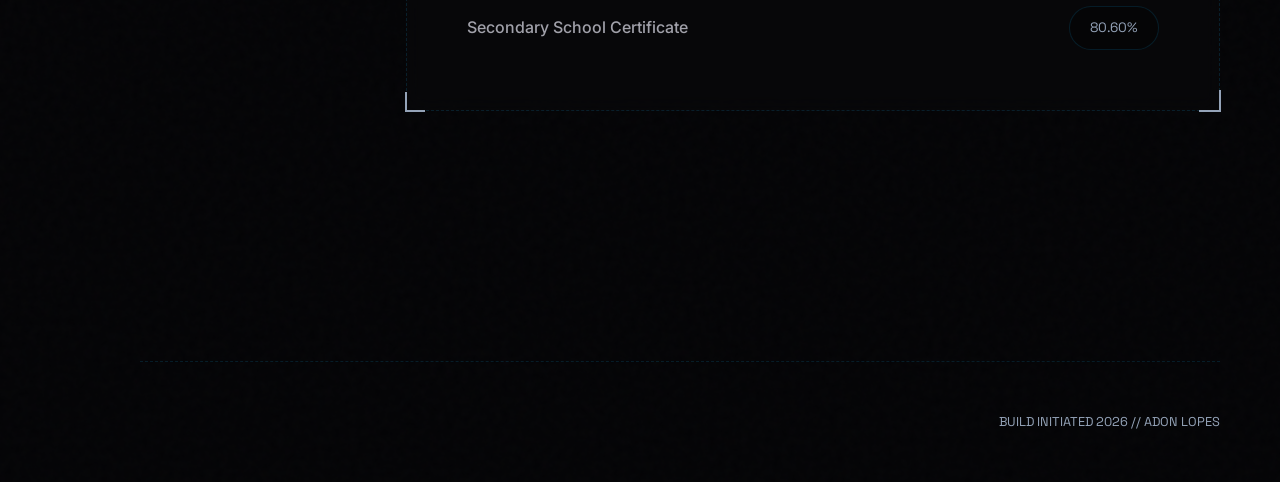
==== commit 0fd05116: "Update hero section layout and add high quality profile photo" ====
--- a/index.html
+++ b/index.html
@@ -10,6 +10,11 @@
     href="https://fonts.googleapis.com/css2?family=Inter:wght@400;500;700;900&family=Space+Grotesk:wght@400;700&display=swap"
     rel="stylesheet">
   <link rel="stylesheet" href="style.css">
+  <style>
+    body.edit-mode-active * {
+      cursor: auto !important;
+    }
+  </style>
 </head>
 
 <body>
@@ -23,11 +28,20 @@
   <div class="ambient-glow glow-right"></div>
 
   <!-- HEADER / NAV -->
-  <header>
-    <div class="nav-brand">adon lopes</div>
-    <div class="nav-email">mr.adonlopes@gmail.com | (+91) 9011220266</div>
+  <header style="border-bottom: 1px solid rgba(255, 255, 255, 0.1);">
+    <div class="header-left" style="display: flex; flex-direction: column;">
+      <div class="nav-brand">adon lopes</div>
+      <div class="nav-contact" style="font-size: 0.8rem; font-family: 'Space Grotesk', monospace; margin-top: 5px;">
+        <a href="mailto:mr.adonlopes@gmail.com" class="hover-target"
+          style="color: var(--text-muted); text-decoration: none;">mr.adonlopes@gmail.com</a>
+        <span style="color: var(--text-muted);"> | </span>
+        <a href="tel:+919011220266" class="hover-target" style="color: var(--text-muted); text-decoration: none;">(+91)
+          9011220266</a>
+      </div>
+    </div>
     <nav class="nav-links">
       <a href="#about" class="hover-target">About</a>
+      <a href="#skills" class="hover-target">Skills</a>
       <a href="#projects" class="hover-target">Projects</a>
       <a href="#experience" class="hover-target">Experience</a>
     </nav>
@@ -60,26 +74,65 @@
   <main>
 
     <!-- HERO -->
-    <section class="hero" id="home">
-      <div class="hero-text-left">
-        <div class="hero-pre-title">Hello! I'm</div>
-        <div class="hero-title">ADON<br>LOPES</div>
-      </div>
-
-      <div class="hero-avatar-container">
-        <!-- Using the processed User Custom PNG Image -->
-        <img id="hero-avatar" src="new_image_nobg.png" alt="Adon 3D Avatar">
-      </div>
-
-      <div class="hero-text-right">
-        <div class="hero-pre-title">AI & DATA SCIENCE</div>
-        <div class="hero-role-outline">ENGINEERING</div>
-        <div class="hero-role-solid">ENGINEERING</div>
-      </div>
+    <section class="hero" id="home"
+      style="overflow: hidden; position: relative; display: flex; align-items: flex-end; justify-content: flex-start; padding: 0;">
+
+      <!-- LAYER 1 (BACK): Name text behind the person -->
+      <div
+        style="position: absolute; left: 0; bottom: 0; width: 100%; height: 100%; display: flex; flex-direction: column; justify-content: center; padding-left: 4%; z-index: 1; pointer-events: none; user-select: none;">
+        <div class="hero-pre-title" style="opacity: 0.8;">Hello! I'm</div>
+        <div class="hero-title"
+          style="font-size: clamp(3.5rem, 7vw, 8rem); line-height: 0.88; opacity: 0.9; letter-spacing: -2px;">
+          ADON<br><span style="margin-left: 80px; display: inline-block;">LOPES</span></div>
+      </div>
+
+      <!-- LAYER 2 (MIDDLE): Person image — centered, bigger, cropped at bottom -->
+      <div
+        style="position: absolute; left: 50%; transform: translateX(-50%); bottom: 0; z-index: 2; display: flex; align-items: flex-end; height: 100%;">
+        <!-- Glow under the feet -->
+        <div
+          style="position: absolute; bottom: -30px; left: 50%; transform: translateX(-50%); width: 700px; height: 300px;
+                    background: radial-gradient(ellipse, rgba(14,165,233,0.25) 0%, transparent 70%); pointer-events: none;">
+        </div>
+        <img src="adon_hero.png" alt="Adon Lopes" id="hero-photo" style="height: 150vh; max-height: 920px; width: auto; object-fit: contain; object-position: bottom; display: block;
+                 -webkit-mask-image: linear-gradient(to top, transparent 0%, black 22%, black 100%);
+                 mask-image: linear-gradient(to top, transparent 0%, black 22%, black 100%);
+                 filter: drop-shadow(0 0 50px rgba(14,165,233,0.3)) drop-shadow(0 -10px 80px rgba(0,0,0,0.6));">
+      </div>
+
+      <!-- LAYER 3 (FRONT): Role text, right side, on top of everything -->
+      <div style="position: absolute; right: 4%; top: 50%; transform: translateY(-50%); z-index: 4; text-align: right;">
+        <div class="hero-pre-title" style="justify-content: flex-end;">AI &amp; DATA SCIENCE</div>
+        <div class="hero-role-outline" style="font-size: clamp(2.5rem, 5vw, 5.5rem);">ENGINEERING</div>
+        <div class="hero-role-solid" style="font-size: clamp(2.5rem, 5vw, 5.5rem);">ENGINEERING</div>
+      </div>
+
     </section>
 
+    <!-- ABOUT ME -->
+    <section id="about">
+      <div class="section-title-vertical">ABOUT<br>ME</div>
+
+      <div class="section-content">
+        <div class="hud-card hover-target">
+          <div class="corner-tr"></div>
+          <div class="corner-bl"></div>
+
+          <h3 class="hud-title">About Me</h3>
+          <span class="hud-label">Introduction</span>
+          <p class="hud-desc" style="max-width: 100%;">
+            I am Adon Lopes, a final-year AI and Data Science Engineering student at Fr. Conceicao Rodrigues College of
+            Engineering with a CGPA of 8.32.<br><br>
+            I have a strong interest in software testing, automation, and AI-based applications. Currently, I am working
+            as a QA Tester Intern at Propjini, where I am responsible for executing test cases, validating web
+            application functionalities, and identifying defects to ensure product quality and reliability.
+          </p>
+        </div>
+      </div>
+    </section>
+
     <!-- WHAT I DO / SKILLS -->
-    <section id="about">
+    <section id="skills">
       <div class="section-title-vertical">MY<br>SKILLS</div>
 
       <div class="section-content">
@@ -123,9 +176,10 @@
           <h3 class="hud-title">Soft Skills</h3>
           <span class="hud-label">Professional Capabilities</span>
           <p class="hud-desc">
-            Beyond code, I excel in environments that require leadership, decisive action, and clear communication to drive projects to the finish line.
+            Beyond code, I excel in environments that require leadership, decisive action, and clear communication to
+            drive projects to the finish line.
           </p>
-          
+
           <div class="skill-tray" style="margin-top: 30px;">
             <span class="hud-chip" style="border-color: var(--accent-blue); color: #fff;">Problem Solving</span>
             <span class="hud-chip" style="border-color: var(--accent-blue); color: #fff;">Team Collaboration</span>
@@ -152,7 +206,8 @@
           <h3 class="hud-title" style="font-size: 2rem;">Real Estate Website</h3>
           <span class="hud-label">Full Stack Diploma Project</span>
           <p class="hud-desc" style="font-size: 1rem;">
-            A one-stop website; a place to browse for your future home and commercial places while finding the best broker in your area.
+            A one-stop website; a place to browse for your future home and commercial places while finding the best
+            broker in your area.
           </p>
           <a href="https://github.com/adonlopes/Realestate-Website-" target="_blank" class="hud-btn hover-target">↗</a>
         </div>
@@ -165,7 +220,8 @@
           <h3 class="hud-title" style="font-size: 2rem;">Sign Pulse</h3>
           <span class="hud-label">Computer Vision / ML</span>
           <p class="hud-desc" style="font-size: 1rem;">
-            This system translates finger movements directly into corresponding letters, offering a valuable tool for real-time communication and enhanced accessibility utilizing advanced image processing.
+            This system translates finger movements directly into corresponding letters, offering a valuable tool for
+            real-time communication and enhanced accessibility utilizing advanced image processing.
           </p>
           <a href="https://github.com/adonlopes/signLang" target="_blank" class="hud-btn hover-target">↗</a>
         </div>
@@ -178,9 +234,11 @@
           <h3 class="hud-title" style="font-size: 2rem;">Gramformer NLP</h3>
           <span class="hud-label">AI / Transformers</span>
           <p class="hud-desc" style="font-size: 1rem;">
-            A proof-of-concept for a novel method generating grammar error correction datasets. Implements an AI-powered grammar correction tool using Gramformer, a transformer-based NLP model.
+            A proof-of-concept for a novel method generating grammar error correction datasets. Implements an AI-powered
+            grammar correction tool using Gramformer, a transformer-based NLP model.
           </p>
-          <a href="https://github.com/adonlopes/Grammer_Correction-using-NLP" target="_blank" class="hud-btn hover-target">↗</a>
+          <a href="https://github.com/adonlopes/Grammer_Correction-using-NLP" target="_blank"
+            class="hud-btn hover-target">↗</a>
         </div>
 
         <!-- Project 4 -->
@@ -192,7 +250,8 @@
           <h3 class="hud-title" style="font-size: 2rem;">Amazon Sales</h3>
           <span class="hud-label">Tableau Dashboard</span>
           <p class="hud-desc" style="font-size: 1rem;">
-            Developed an interactive dashboard to analyze Amazon’s sales performance across categories, regions, and segments. Visualized metrics like total sales and profit using charts and geo maps.
+            Developed an interactive dashboard to analyze Amazon’s sales performance across categories, regions, and
+            segments. Visualized metrics like total sales and profit using charts and geo maps.
           </p>
         </div>
 
@@ -215,24 +274,32 @@
 
           <div style="margin-top: 40px; border-left: 1px solid var(--border-dashed); padding-left: 30px;">
             <div style="margin-bottom: 50px; position:relative;">
-              <div style="position:absolute; width: 10px; height: 10px; background:var(--accent-blue); border-radius:50%; left:-35px; top:5px; box-shadow: 0 0 10px var(--accent-blue);"></div>
+              <div
+                style="position:absolute; width: 10px; height: 10px; background:var(--accent-blue); border-radius:50%; left:-35px; top:5px; box-shadow: 0 0 10px var(--accent-blue);">
+              </div>
               <h4 style="font-size: 1.4rem; margin-bottom: 5px;">QA Tester Intern</h4>
-              <p style="color: var(--accent-blue); font-family: 'Space Grotesk', monospace; font-size: 0.95rem; margin-bottom: 10px; letter-spacing: 1px;">
+              <p
+                style="color: var(--accent-blue); font-family: 'Space Grotesk', monospace; font-size: 0.95rem; margin-bottom: 10px; letter-spacing: 1px;">
                 Propjini | Jan - Now, 2026
               </p>
               <p style="color:#d1d5db; line-height: 1.6;">
-                Quality Assurance Tester Intern at Propjini, responsible for executing test cases, validating websites functionalities, and identifying and reporting defects to ensure application quality and reliability.
+                Quality Assurance Tester Intern at Propjini, responsible for executing test cases, validating websites
+                functionalities, and identifying and reporting defects to ensure application quality and reliability.
               </p>
             </div>
 
             <div style="position:relative;">
-              <div style="position:absolute; width: 10px; height: 10px; background:var(--accent-blue); border-radius:50%; left:-35px; top:5px; box-shadow: 0 0 10px var(--accent-blue);"></div>
+              <div
+                style="position:absolute; width: 10px; height: 10px; background:var(--accent-blue); border-radius:50%; left:-35px; top:5px; box-shadow: 0 0 10px var(--accent-blue);">
+              </div>
               <h4 style="font-size: 1.4rem; margin-bottom: 5px;">Frontend Developer</h4>
-              <p style="color: var(--accent-blue); font-family: 'Space Grotesk', monospace; font-size: 0.95rem; margin-bottom: 10px; letter-spacing: 1px;">
+              <p
+                style="color: var(--accent-blue); font-family: 'Space Grotesk', monospace; font-size: 0.95rem; margin-bottom: 10px; letter-spacing: 1px;">
                 Web Stag Technologies | June - Aug, 2023
               </p>
               <p style="color:#d1d5db; line-height: 1.6;">
-                Data Collection on real estate giants. Built a web-application that can connect direct to the Owner and cut down the middleman.
+                Data Collection on real estate giants. Built a web-application that can connect direct to the Owner and
+                cut down the middleman.
               </p>
             </div>
           </div>
@@ -247,19 +314,25 @@
           <span class="hud-label">Academic Background</span>
 
           <div style="margin-top: 40px; display:flex; flex-direction:column; gap:35px;">
-            
+
             <div style="border-bottom: 1px solid rgba(255,255,255,0.05); padding-bottom: 25px;">
-              <h4 style="font-size: 1.3rem; margin-bottom: 5px; color: #fff;">Fr. Conceicao Rodrigues College of Engineering</h4>
-              <p style="color: var(--accent-blue); font-family: 'Space Grotesk', monospace; font-size: 0.9rem; margin-bottom: 10px;">2023 - 2026</p>
+              <h4 style="font-size: 1.3rem; margin-bottom: 5px; color: #fff;">Fr. Conceicao Rodrigues College of
+                Engineering</h4>
+              <p
+                style="color: var(--accent-blue); font-family: 'Space Grotesk', monospace; font-size: 0.9rem; margin-bottom: 10px;">
+                2023 - 2026</p>
               <div style="display: flex; justify-content: space-between; align-items: center;">
                 <p style="color: #a1a1aa; font-weight: 500;">Degree in AI & Data Science Engineering</p>
-                <span class="hud-chip" style="border-color: var(--accent-blue); color: var(--accent-blue);">8.32 CGPA</span>
+                <span class="hud-chip" style="border-color: var(--accent-blue); color: var(--accent-blue);">8.32
+                  CGPA</span>
               </div>
             </div>
 
             <div style="border-bottom: 1px solid rgba(255,255,255,0.05); padding-bottom: 25px;">
               <h4 style="font-size: 1.3rem; margin-bottom: 5px; color: #fff;">Bhausaheb Vartak Polytechnic</h4>
-              <p style="color: var(--accent-blue); font-family: 'Space Grotesk', monospace; font-size: 0.9rem; margin-bottom: 10px;">2020 - 2023</p>
+              <p
+                style="color: var(--accent-blue); font-family: 'Space Grotesk', monospace; font-size: 0.9rem; margin-bottom: 10px;">
+                2020 - 2023</p>
               <div style="display: flex; justify-content: space-between; align-items: center;">
                 <p style="color: #a1a1aa; font-weight: 500;">Diploma in Computer Engineering</p>
                 <span class="hud-chip">80.40%</span>
@@ -268,7 +341,9 @@
 
             <div>
               <h4 style="font-size: 1.3rem; margin-bottom: 5px; color: #fff;">St. Joseph English Medium School</h4>
-              <p style="color: var(--accent-blue); font-family: 'Space Grotesk', monospace; font-size: 0.9rem; margin-bottom: 10px;">2020</p>
+              <p
+                style="color: var(--accent-blue); font-family: 'Space Grotesk', monospace; font-size: 0.9rem; margin-bottom: 10px;">
+                2020</p>
               <div style="display: flex; justify-content: space-between; align-items: center;">
                 <p style="color: #a1a1aa; font-weight: 500;">Secondary School Certificate</p>
                 <span class="hud-chip">80.60%</span>
@@ -282,10 +357,118 @@
     </section>
 
     <footer
-      style="padding: 50px 0; border-top: 1px dashed var(--border-dashed); margin-top:50px; text-align:right; font-family: 'Space Grotesk', monospace; color: var(--text-muted); font-size:0.8rem;">
+      style="padding: 50px 0; border-top: 1px dashed var(--border-dashed); margin-top: 50px; text-align: right; font-family: 'Space Grotesk', monospace; color: var(--text-muted); font-size: 0.8rem;">
       BUILD INITIATED 2026 // ADON LOPES
     </footer>
   </main>
+
+  <!-- SETTINGS / EDIT MODE BUTTON -->
+  <button id="edit-mode-btn" class="hover-target"
+    style="position: fixed; bottom: 30px; right: 30px; z-index: 1000; background: var(--accent-blue); color: #000; border: none; padding: 15px 25px; border-radius: 30px; font-weight: bold; font-family: 'Inter', sans-serif; cursor: pointer; box-shadow: 0 10px 20px rgba(0,0,0,0.5); display: flex; align-items: center; gap: 10px; transition: var(--smooth);">
+    <svg width="20" height="20" viewBox="0 0 24 24" fill="none" stroke="currentColor" stroke-width="2"
+      stroke-linecap="round" stroke-linejoin="round">
+      <circle cx="12" cy="12" r="3"></circle>
+      <path
+        d="M19.4 15a1.65 1.65 0 0 0 .33 1.82l.06.06a2 2 0 0 1 0 2.83 2 2 0 0 1-2.83 0l-.06-.06a1.65 1.65 0 0 0-1.82-.33 1.65 1.65 0 0 0-1 1.51V21a2 2 0 0 1-2 2 2 2 0 0 1-2-2v-.09A1.65 1.65 0 0 0 9 19.4a1.65 1.65 0 0 0-1.82.33l-.06.06a2 2 0 0 1-2.83 0 2 2 0 0 1 0-2.83l.06-.06a1.65 1.65 0 0 0 .33-1.82 1.65 1.65 0 0 0-1.51-1H3a2 2 0 0 1-2-2 2 2 0 0 1 2-2h.09A1.65 1.65 0 0 0 4.6 9a1.65 1.65 0 0 0-.33-1.82l-.06-.06a2 2 0 0 1 0-2.83 2 2 0 0 1 2.83 0l.06.06a1.65 1.65 0 0 0 1.82.33H9a1.65 1.65 0 0 0 1-1.51V3a2 2 0 0 1 2-2 2 2 0 0 1 2 2v.09a1.65 1.65 0 0 0 1 1.51 1.65 1.65 0 0 0 1.82-.33l.06-.06a2 2 0 0 1 2.83 0 2 2 0 0 1 0 2.83l-.06.06a1.65 1.65 0 0 0-.33 1.82V9a1.65 1.65 0 0 0 1.51 1H21a2 2 0 0 1 2 2 2 2 0 0 1-2 2h-.09a1.65 1.65 0 0 0-1.51 1z">
+      </path>
+    </svg>
+    <span>Edit Website</span>
+  </button>
+
+  <div id="admin-panel"
+    style="display: none; position: fixed; bottom: 90px; right: 30px; z-index: 1000; background: rgba(0,0,0,0.8); backdrop-filter: blur(10px); border: 1px solid var(--border-dashed); padding: 20px; border-radius: 15px; width: 300px; max-height: 70vh; overflow-y: auto;">
+    <h3 style="margin-bottom: 15px; font-family: 'Space Grotesk', monospace; color: var(--accent-blue);">ADMIN PANEL
+    </h3>
+    <p style="font-size: 0.85rem; color: #cbd5e1; margin-bottom: 15px;">Click absolutely gracefully anywhere to edit
+      everything directly (including Navigation and Links).</p>
+
+    <div style="display: grid; grid-template-columns: 1fr 1fr; gap: 10px; margin-bottom: 10px;">
+      <button id="add-project-btn"
+        style="width: 100%; padding: 10px; background: rgba(255,255,255,0.1); border: 1px solid rgba(255,255,255,0.2); color: #fff; border-radius: 5px; cursor: pointer; transition: var(--smooth); font-size: 0.8rem;">+
+        Project</button>
+      <button id="add-experience-btn"
+        style="width: 100%; padding: 10px; background: rgba(255,255,255,0.1); border: 1px solid rgba(255,255,255,0.2); color: #fff; border-radius: 5px; cursor: pointer; transition: var(--smooth); font-size: 0.8rem;">+
+        Experience</button>
+      <button id="add-skill-btn"
+        style="width: 100%; padding: 10px; background: rgba(255,255,255,0.1); border: 1px solid rgba(255,255,255,0.2); color: #fff; border-radius: 5px; cursor: pointer; transition: var(--smooth); font-size: 0.8rem;">+
+        Skill Chip</button>
+      <button id="add-education-btn"
+        style="width: 100%; padding: 10px; background: rgba(255,255,255,0.1); border: 1px solid rgba(255,255,255,0.2); color: #fff; border-radius: 5px; cursor: pointer; transition: var(--smooth); font-size: 0.8rem;">+
+        Education</button>
+    </div>
+
+    <div style="height: 1px; background: rgba(255,255,255,0.1); margin: 15px 0;"></div>
+    <button id="discard-btn"
+      style="width: 100%; padding: 10px; background: rgba(234, 179, 8, 0.2); border: 1px solid rgba(234, 179, 8, 0.5); color: #eab308; border-radius: 5px; cursor: pointer; margin-bottom: 10px; transition: var(--smooth);">Discard
+      Current Edits</button>
+    <button id="reset-btn"
+      style="width: 100%; padding: 10px; background: rgba(239,68,68,0.2); border: 1px solid rgba(239,68,68,0.5); color: #ef4444; border-radius: 5px; cursor: pointer; transition: var(--smooth);">Factory
+      Reset Website</button>
+  </div>
+
+  <!-- CUSTOM CONFIRM MODAL -->
+  <div id="custom-modal"
+    style="display: none; position: fixed; inset: 0; background: rgba(0,0,0,0.85); z-index: 10000; align-items: center; justify-content: center; backdrop-filter: blur(8px);">
+    <div
+      style="background: #0a0a0a; border: 1px dashed var(--border-dashed); padding: 30px; border-radius: 12px; width: 400px; max-width: 90%; text-align: center; box-shadow: 0 20px 50px rgba(0,0,0,1);">
+      <h3 style="color: #fff; font-family: 'Space Grotesk', monospace; margin-bottom: 25px; line-height: 1.4;"
+        id="custom-modal-text">Are you sure?</h3>
+      <div style="display: flex; gap: 15px; justify-content: center;">
+        <button id="custom-modal-cancel"
+          style="padding: 12px 25px; background: transparent; border: 1px solid #444; color: #cbd5e1; border-radius: 5px; cursor: pointer; font-family: 'Inter', sans-serif;">Cancel</button>
+        <button id="custom-modal-confirm"
+          style="padding: 12px 25px; background: #ef4444; border: 2px solid #ef4444; color: #fff; border-radius: 5px; cursor: pointer; font-family: 'Inter', sans-serif; font-weight: bold;">Confirm</button>
+      </div>
+    </div>
+  </div>
+
+  <!-- ADD PROJECT MODAL (with link fields) -->
+  <div id="add-project-modal"
+    style="display: none; position: fixed; inset: 0; background: rgba(0,0,0,0.85); z-index: 10000; align-items: center; justify-content: center; backdrop-filter: blur(8px);">
+    <div
+      style="background: #0a0a0a; border: 1px dashed var(--border-dashed); padding: 30px; border-radius: 12px; width: 460px; max-width: 95vw; box-shadow: 0 20px 50px rgba(0,0,0,1);">
+      <h3 style="color: var(--accent-blue); font-family: 'Space Grotesk', monospace; margin-bottom: 20px;">+ Add New
+        Project</h3>
+      <div style="display: flex; flex-direction: column; gap: 12px;">
+        <input id="proj-title" placeholder="Project Title"
+          style="width: 100%; padding: 10px 14px; background: rgba(255,255,255,0.05); border: 1px solid rgba(255,255,255,0.15); color: #fff; border-radius: 6px; font-family: 'Inter', sans-serif; font-size: 0.95rem; box-sizing: border-box;">
+        <input id="proj-category" placeholder="Category / Role (e.g. Full Stack, ML)"
+          style="width: 100%; padding: 10px 14px; background: rgba(255,255,255,0.05); border: 1px solid rgba(255,255,255,0.15); color: #fff; border-radius: 6px; font-family: 'Inter', sans-serif; font-size: 0.95rem; box-sizing: border-box;">
+        <textarea id="proj-desc" placeholder="Project description..." rows="3"
+          style="width: 100%; padding: 10px 14px; background: rgba(255,255,255,0.05); border: 1px solid rgba(255,255,255,0.15); color: #fff; border-radius: 6px; font-family: 'Inter', sans-serif; font-size: 0.95rem; resize: vertical; box-sizing: border-box;"></textarea>
+        <input id="proj-github" placeholder="GitHub URL (optional)"
+          style="width: 100%; padding: 10px 14px; background: rgba(255,255,255,0.05); border: 1px solid rgba(255,255,255,0.15); color: #fff; border-radius: 6px; font-family: 'Inter', sans-serif; font-size: 0.95rem; box-sizing: border-box;">
+        <input id="proj-live" placeholder="Live Demo URL (optional)"
+          style="width: 100%; padding: 10px 14px; background: rgba(255,255,255,0.05); border: 1px solid rgba(255,255,255,0.15); color: #fff; border-radius: 6px; font-family: 'Inter', sans-serif; font-size: 0.95rem; box-sizing: border-box;">
+      </div>
+      <div style="display: flex; gap: 12px; margin-top: 20px; justify-content: flex-end;">
+        <button id="proj-modal-cancel"
+          style="padding: 10px 22px; background: transparent; border: 1px solid #444; color: #cbd5e1; border-radius: 5px; cursor: pointer; font-family: 'Inter', sans-serif;">Cancel</button>
+        <button id="proj-modal-add"
+          style="padding: 10px 22px; background: var(--accent-blue); border: none; color: #000; border-radius: 5px; cursor: pointer; font-family: 'Inter', sans-serif; font-weight: bold;">Add
+          Project</button>
+      </div>
+    </div>
+  </div>
+
+  <!-- EDIT LINK MODAL -->
+  <div id="edit-link-modal"
+    style="display: none; position: fixed; inset: 0; background: rgba(0,0,0,0.85); z-index: 10000; align-items: center; justify-content: center; backdrop-filter: blur(8px);">
+    <div
+      style="background: #0a0a0a; border: 1px dashed var(--border-dashed); padding: 30px; border-radius: 12px; width: 420px; max-width: 95vw; box-shadow: 0 20px 50px rgba(0,0,0,1);">
+      <h3 style="color: var(--accent-blue); font-family: 'Space Grotesk', monospace; margin-bottom: 20px;">Edit Project
+        Link</h3>
+      <input id="edit-link-url" placeholder="https://github.com/..."
+        style="width: 100%; padding: 10px 14px; background: rgba(255,255,255,0.05); border: 1px solid rgba(255,255,255,0.15); color: #fff; border-radius: 6px; font-family: 'Inter', sans-serif; font-size: 0.95rem; box-sizing: border-box;">
+      <div style="display: flex; gap: 12px; margin-top: 16px; justify-content: flex-end;">
+        <button id="edit-link-cancel"
+          style="padding: 10px 22px; background: transparent; border: 1px solid #444; color: #cbd5e1; border-radius: 5px; cursor: pointer; font-family: 'Inter', sans-serif;">Cancel</button>
+        <button id="edit-link-save"
+          style="padding: 10px 22px; background: var(--accent-blue); border: none; color: #000; border-radius: 5px; cursor: pointer; font-family: 'Inter', sans-serif; font-weight: bold;">Save
+          Link</button>
+      </div>
+    </div>
+  </div>
 
   <!-- INTERACTIVITY SCRIPTS -->
   <script>
@@ -328,47 +511,372 @@
     const heroContainer = document.querySelector('.hero');
     const avatar = document.getElementById('hero-avatar');
 
-    heroContainer.addEventListener('mousemove', (e) => {
-      const rect = heroContainer.getBoundingClientRect();
-      // Calculate mouse position relative to the center of the hero section
-      const x = e.clientX - rect.left - rect.width / 2;
-      const y = e.clientY - rect.top - rect.height / 2;
-
-      // Max degrees of tilt
-      const maxTilt = 25;
-
-      // Generate rotations
-      const rotateX = -(y / (rect.height / 2)) * maxTilt;
-      const rotateY = (x / (rect.width / 2)) * maxTilt;
-
-      // Apply 3D transform with slight scale
-      avatar.style.transform = `rotateX(${rotateX}deg) rotateY(${rotateY}deg) scale(1.05)`;
-
-      // Holographic 3D Depth Illusion (Glitch separated channels)
-      avatar.style.filter = `
-                drop-shadow(${rotateY * 0.5}px ${rotateX * -0.5}px 0px rgba(0, 255, 255, 0.4)) 
-                drop-shadow(${rotateY * -0.5}px ${rotateX * 0.5}px 0px rgba(255, 0, 255, 0.4))
-                drop-shadow(0 20px 40px rgba(0,0,0,0.6))
-            `;
-    });
-
-    heroContainer.addEventListener('mouseleave', () => {
-      // Smoothly snap back to origin
-      avatar.style.transform = `rotateX(0deg) rotateY(0deg) scale(1)`;
-      avatar.style.filter = `drop-shadow(0 30px 50px rgba(0,0,0,0.8))`;
-    });
-    
+    if (avatar) {
+      heroContainer.addEventListener('mousemove', (e) => {
+        const rect = heroContainer.getBoundingClientRect();
+        // Calculate mouse position relative to the center of the hero section
+        const x = e.clientX - rect.left - rect.width / 2;
+        const y = e.clientY - rect.top - rect.height / 2;
+
+        // Max degrees of tilt
+        const maxTilt = 25;
+
+        // Generate rotations
+        const rotateX = -(y / (rect.height / 2)) * maxTilt;
+        const rotateY = (x / (rect.width / 2)) * maxTilt;
+
+        // Apply 3D transform with slight scale
+        avatar.style.transform = `rotateX(${rotateX}deg) rotateY(${rotateY}deg) scale(1.05)`;
+
+        // Holographic 3D Depth Illusion (Glitch separated channels)
+        avatar.style.filter = `
+                  drop-shadow(${rotateY * 0.5}px ${rotateX * -0.5}px 0px rgba(0, 255, 255, 0.4)) 
+                  drop-shadow(${rotateY * -0.5}px ${rotateX * 0.5}px 0px rgba(255, 0, 255, 0.4))
+                  drop-shadow(0 20px 40px rgba(0,0,0,0.6))
+              `;
+      });
+
+      heroContainer.addEventListener('mouseleave', () => {
+        // Smoothly snap back to origin
+        avatar.style.transform = `rotateX(0deg) rotateY(0deg) scale(1)`;
+        avatar.style.filter = `drop-shadow(0 30px 50px rgba(0,0,0,0.8))`;
+      });
+    }
+
     // Grid responsiveness via JS in case media queries are missed
     function updateGrid() {
-        const grid = document.querySelector('.grid-2');
-        if(window.innerWidth <= 1024) {
-            grid.style.gridTemplateColumns = '1fr';
+      const grid = document.querySelector('.grid-2');
+      if (grid) {
+        if (window.innerWidth <= 1024) {
+          grid.style.gridTemplateColumns = '1fr';
         } else {
-            grid.style.gridTemplateColumns = 'repeat(2, 1fr)';
+          grid.style.gridTemplateColumns = 'repeat(2, 1fr)';
         }
+      }
     }
     window.addEventListener('resize', updateGrid);
     updateGrid();
+
+    // --- LIVE EDIT / CMS LOGIC ---
+    const editBtn = document.getElementById('edit-mode-btn');
+    const adminPanel = document.getElementById('admin-panel');
+    const mainContent = document.querySelector('main');
+    let isEditMode = false;
+    let sessionBackupMain = '';
+    let sessionBackupHeader = '';
+
+    // Using a new cache key (v4 clears old stale caches that hid the hero image)
+    const CACHE_KEY = 'adonWebsiteState_v4';
+
+    // Modal UI Handlers
+    let modalConfirmCallback = null;
+    const customModal = document.getElementById('custom-modal');
+    const customModalText = document.getElementById('custom-modal-text');
+
+    function showConfirm(message, callback) {
+      customModalText.innerText = message;
+      modalConfirmCallback = callback;
+      customModal.style.display = 'flex';
+      isEditMode = false;
+    }
+
+    document.getElementById('custom-modal-cancel').addEventListener('click', () => {
+      customModal.style.display = 'none';
+      modalConfirmCallback = null;
+      if (document.body.classList.contains('edit-mode-active')) isEditMode = true;
+    });
+
+    document.getElementById('custom-modal-confirm').addEventListener('click', () => {
+      customModal.style.display = 'none';
+      if (modalConfirmCallback) modalConfirmCallback();
+      modalConfirmCallback = null;
+      if (document.body.classList.contains('edit-mode-active')) isEditMode = true;
+    });
+
+    // Load saved content from localStorage — restore only content sections, NEVER the hero
+    // (restoring full <main> would wipe the hero photo img tag)
+    const savedMain = localStorage.getItem(CACHE_KEY + '_main');
+    const savedHeader = localStorage.getItem(CACHE_KEY + '_header');
+
+    if (savedMain) {
+      // Parse the saved HTML and restore only the content sections individually
+      const parser = new DOMParser();
+      const savedDoc = parser.parseFromString('<main>' + savedMain + '</main>', 'text/html');
+      ['about', 'skills', 'projects', 'experience'].forEach(id => {
+        const savedSection = savedDoc.getElementById(id);
+        const liveSection = document.getElementById(id);
+        if (savedSection && liveSection) {
+          liveSection.innerHTML = savedSection.innerHTML;
+        }
+      });
+      // Also restore footer
+      const savedFooter = savedDoc.querySelector('footer');
+      const liveFooter = document.querySelector('main footer');
+      if (savedFooter && liveFooter) liveFooter.innerHTML = savedFooter.innerHTML;
+    }
+    if (savedHeader) document.querySelector('header').innerHTML = savedHeader;
+
+    // Prevent links from redirecting while edit mode is active
+    document.addEventListener('click', (e) => {
+      if (isEditMode && e.target.closest('a') && !e.target.closest('#admin-panel')) {
+        e.preventDefault();
+      }
+    });
+
+    function saveChanges() {
+      // Temporarily remove contenteditable and outlines before saving globally
+      const elements = document.querySelectorAll('[contenteditable]');
+      elements.forEach(el => {
+        el.removeAttribute('contenteditable');
+        el.style.outline = 'none';
+        el.style.padding = '0';
+        el.style.cursor = '';
+      });
+      removeDeleteButtons(); // Prevents baking delete buttons into the DOM snapshot
+      localStorage.setItem(CACHE_KEY + '_main', document.querySelector('main').innerHTML);
+      localStorage.setItem(CACHE_KEY + '_header', document.querySelector('header').innerHTML);
+    }
+
+    function injectDeleteButtons() {
+      const deletableBlocks = document.querySelectorAll('.hud-card, .hud-chip, #experience > div > div > div > div[style*="position:relative"], #experience > div > div > div > div > div[style*="border-bottom"]');
+      deletableBlocks.forEach(block => {
+        if (!block.querySelector('.block-delete-btn')) {
+          const delBtn = document.createElement('span');
+          delBtn.className = 'block-delete-btn hover-target';
+          delBtn.innerHTML = '×';
+          delBtn.style.cssText = 'position: absolute; top: -10px; right: -10px; background: #ef4444; color: white; border: none; width: 22px; height: 22px; border-radius: 50%; cursor: pointer; font-weight: bold; font-family: Arial, sans-serif; z-index: 999; display: flex; justify-content: center; align-items: center; padding-bottom: 2px; box-shadow: 0 4px 10px rgba(0,0,0,0.5); font-size: 14px; line-height: 1;';
+
+          if (window.getComputedStyle(block).position === 'static') {
+            block.style.position = 'relative';
+          }
+
+          delBtn.onclick = function (e) {
+            e.preventDefault();
+            e.stopPropagation();
+            showConfirm('Permanently delete this element block? This cannot be undone once saved.', () => {
+              block.remove();
+            });
+          };
+          block.appendChild(delBtn);
+        }
+      });
+    }
+
+    function removeDeleteButtons() {
+      document.querySelectorAll('.block-delete-btn').forEach(btn => btn.remove());
+    }
+
+    function toggleEditState(state) {
+      if (state) {
+        document.body.classList.add('edit-mode-active');
+        injectDeleteButtons();
+      } else {
+        document.body.classList.remove('edit-mode-active');
+        removeDeleteButtons();
+      }
+
+      // Broadly select almost ALL texts on the page natively
+      const editableElements = document.querySelectorAll('h1, h2, h3, h4, h5, h6, p, span, a, .nav-brand, .hero-title, .hero-pre-title, .hero-role-outline, .hero-role-solid, .section-title-vertical, div.nav-contact, footer');
+
+      editableElements.forEach(el => {
+        // Skip svgs, specific buttons, and admin panel children from being made destructively editable
+        if (!el.querySelector('svg') && !el.classList.contains('hud-btn') && !el.closest('#admin-panel')) {
+          if (state) {
+            el.setAttribute('contenteditable', 'true');
+            el.style.outline = '1px dashed var(--accent-blue)';
+            el.style.padding = '2px';
+            el.style.cursor = 'text';
+          } else {
+            el.removeAttribute('contenteditable');
+            el.style.outline = 'none';
+            el.style.padding = '0';
+            el.style.cursor = '';
+          }
+        }
+      });
+    }
+
+    editBtn.addEventListener('click', () => {
+      isEditMode = !isEditMode;
+      if (isEditMode) {
+        // Entering edit mode
+        sessionBackupMain = mainContent.innerHTML;
+        sessionBackupHeader = document.querySelector('header').innerHTML;
+        adminPanel.style.display = 'block';
+        editBtn.innerHTML = `
+          <svg width="20" height="20" viewBox="0 0 24 24" fill="none" stroke="currentColor" stroke-width="2" stroke-linecap="round" stroke-linejoin="round">
+            <path d="M19 21H5a2 2 0 0 1-2-2V5a2 2 0 0 1 2-2h11l5 5v11a2 2 0 0 1-2 2z"></path><polyline points="17 21 17 13 7 13 7 21"></polyline><polyline points="7 3 7 8 15 8"></polyline>
+          </svg>
+          <span>Save & Exit</span>`;
+        editBtn.style.background = '#22c55e'; // Green when saving
+        toggleEditState(true);
+      } else {
+        // Exiting edit mode
+        adminPanel.style.display = 'none';
+        editBtn.innerHTML = `
+          <svg width="20" height="20" viewBox="0 0 24 24" fill="none" stroke="currentColor" stroke-width="2" stroke-linecap="round" stroke-linejoin="round">
+            <circle cx="12" cy="12" r="3"></circle>
+            <path d="M19.4 15a1.65 1.65 0 0 0 .33 1.82l.06.06a2 2 0 0 1 0 2.83 2 2 0 0 1-2.83 0l-.06-.06a1.65 1.65 0 0 0-1.82-.33 1.65 1.65 0 0 0-1 1.51V21a2 2 0 0 1-2 2 2 2 0 0 1-2-2v-.09A1.65 1.65 0 0 0 9 19.4a1.65 1.65 0 0 0-1.82.33l-.06.06a2 2 0 0 1-2.83 0 2 2 0 0 1 0-2.83l.06-.06a1.65 1.65 0 0 0 .33-1.82 1.65 1.65 0 0 0-1.51-1H3a2 2 0 0 1-2-2 2 2 0 0 1 2-2h.09A1.65 1.65 0 0 0 4.6 9a1.65 1.65 0 0 0-.33-1.82l-.06-.06a2 2 0 0 1 0-2.83 2 2 0 0 1 2.83 0l.06.06a1.65 1.65 0 0 0 1.82.33H9a1.65 1.65 0 0 0 1-1.51V3a2 2 0 0 1 2-2 2 2 0 0 1 2 2v.09a1.65 1.65 0 0 0 1 1.51 1.65 1.65 0 0 0 1.82-.33l.06-.06a2 2 0 0 1 2.83 0 2 2 0 0 1 0 2.83l-.06.06a1.65 1.65 0 0 0-.33 1.82V9a1.65 1.65 0 0 0 1.51 1H21a2 2 0 0 1 2 2 2 2 0 0 1-2 2h-.09a1.65 1.65 0 0 0-1.51 1z"></path>
+          </svg>
+          <span>Edit Website</span>`;
+        editBtn.style.background = 'var(--accent-blue)';
+        toggleEditState(false);
+        saveChanges();
+      }
+    });
+
+    // --- ADD PROJECT MODAL ---
+    const addProjectModal = document.getElementById('add-project-modal');
+    document.getElementById('add-project-btn').addEventListener('click', () => {
+      // Clear fields
+      ['proj-title', 'proj-category', 'proj-desc', 'proj-github', 'proj-live'].forEach(id => document.getElementById(id).value = '');
+      addProjectModal.style.display = 'flex';
+    });
+    document.getElementById('proj-modal-cancel').addEventListener('click', () => { addProjectModal.style.display = 'none'; });
+    document.getElementById('proj-modal-add').addEventListener('click', () => {
+      const title = document.getElementById('proj-title').value || 'New Project';
+      const cat = document.getElementById('proj-category').value || 'Category';
+      const desc = document.getElementById('proj-desc').value || 'Project description.';
+      const gh = document.getElementById('proj-github').value;
+      const live = document.getElementById('proj-live').value;
+
+      let linksHTML = '';
+      if (gh) linksHTML += `<a href="${gh}" target="_blank" class="hud-btn hover-target" title="GitHub">⬡ GitHub</a>`;
+      if (live) linksHTML += `<a href="${live}" target="_blank" class="hud-btn hover-target" title="Live Demo" style="margin-left:8px;">↗ Live</a>`;
+      if (!gh && !live) linksHTML = `<a href="#" target="_blank" class="hud-btn hover-target">↗</a>`;
+
+      const projectsGrid = document.querySelector('.grid-2');
+      if (projectsGrid) {
+        const newProject = document.createElement('div');
+        newProject.className = 'hud-card hover-target';
+        newProject.innerHTML = `
+          <div class="corner-tr"></div>
+          <div class="corner-bl"></div>
+          <h3 class="hud-title" style="font-size: 2rem;">${title}</h3>
+          <span class="hud-label">${cat}</span>
+          <p class="hud-desc" style="font-size: 1rem;">${desc}</p>
+          <div style="display:flex; gap:8px; flex-wrap:wrap;">${linksHTML}</div>
+        `;
+        projectsGrid.appendChild(newProject);
+        if (isEditMode) { toggleEditState(true); injectDeleteButtons(); }
+      }
+      addProjectModal.style.display = 'none';
+    });
+
+    // --- EDIT LINK MODAL (clicking ↗ buttons in edit mode) ---
+    const editLinkModal = document.getElementById('edit-link-modal');
+    let currentLinkTarget = null;
+    document.getElementById('edit-link-cancel').addEventListener('click', () => { editLinkModal.style.display = 'none'; });
+    document.getElementById('edit-link-save').addEventListener('click', () => {
+      if (currentLinkTarget) {
+        const newUrl = document.getElementById('edit-link-url').value.trim();
+        if (newUrl) currentLinkTarget.href = newUrl;
+      }
+      editLinkModal.style.display = 'none';
+    });
+
+    // Intercept .hud-btn link clicks in edit mode to open the URL editor
+    document.addEventListener('click', (e) => {
+      if (isEditMode && e.target.closest('.hud-btn') && !e.target.closest('#admin-panel')) {
+        e.preventDefault();
+        e.stopPropagation();
+        currentLinkTarget = e.target.closest('.hud-btn');
+        document.getElementById('edit-link-url').value = currentLinkTarget.href === location.href ? '' : currentLinkTarget.href;
+        editLinkModal.style.display = 'flex';
+      }
+    });
+
+    document.getElementById('add-experience-btn').addEventListener('click', () => {
+      const expContainer = document.querySelector('#experience .hud-card > div[style*="border-left"]');
+      if (expContainer) {
+        const newExp = document.createElement('div');
+        newExp.style.marginBottom = '50px';
+        newExp.style.position = 'relative';
+        newExp.innerHTML = `
+          <div style="position:absolute; width: 10px; height: 10px; background:var(--accent-blue); border-radius:50%; left:-35px; top:5px; box-shadow: 0 0 10px var(--accent-blue);"></div>
+          <h4 style="font-size: 1.4rem; margin-bottom: 5px;" contenteditable="true">New Job Title</h4>
+          <p style="color: var(--accent-blue); font-family: 'Space Grotesk', monospace; font-size: 0.95rem; margin-bottom: 10px; letter-spacing: 1px;" contenteditable="true">
+            Company | Start - End Date
+          </p>
+          <p style="color:#d1d5db; line-height: 1.6;" contenteditable="true">
+            Describe your responsibilities and achievements here.
+          </p>
+        `;
+        expContainer.insertBefore(newExp, expContainer.firstChild);
+        // Automatically make sure the newly added experience is editable immediately
+        if (isEditMode) {
+          toggleEditState(true);
+        }
+      }
+    });
+
+    document.getElementById('add-skill-btn').addEventListener('click', () => {
+      const skillsTrays = document.querySelectorAll('.skill-tray');
+      if (skillsTrays.length > 0) {
+        // Add to the first skill tray (Programming & Databases)
+        const newSkill = document.createElement('span');
+        newSkill.className = 'hud-chip';
+        newSkill.textContent = 'New Skill';
+        skillsTrays[0].appendChild(newSkill);
+        if (isEditMode) toggleEditState(true);
+      }
+    });
+
+    document.getElementById('add-education-btn').addEventListener('click', () => {
+      const eduCards = document.querySelectorAll('#experience .hud-card');
+      if (eduCards.length > 1) {
+        // The second card in the experience section is Education
+        const eduContainer = eduCards[1].querySelector('div[style*="margin-top: 40px"]');
+        if (eduContainer) {
+          const newEdu = document.createElement('div');
+          newEdu.style.borderBottom = '1px solid rgba(255,255,255,0.05)';
+          newEdu.style.paddingBottom = '25px';
+          newEdu.innerHTML = `
+              <h4 style="font-size: 1.3rem; margin-bottom: 5px; color: #fff;" contenteditable="true">New Institute Name</h4>
+              <p style="color: var(--accent-blue); font-family: 'Space Grotesk', monospace; font-size: 0.9rem; margin-bottom: 10px;" contenteditable="true">Start Year - End Year</p>
+              <div style="display: flex; justify-content: space-between; align-items: center;">
+                <p style="color: #a1a1aa; font-weight: 500;" contenteditable="true">Degree / Certification Title</p>
+                <span class="hud-chip" contenteditable="true">Score</span>
+              </div>
+          `;
+          eduContainer.insertBefore(newEdu, eduContainer.firstChild);
+          if (isEditMode) {
+            toggleEditState(true);
+            injectDeleteButtons();
+          }
+        }
+      }
+    });
+
+    document.getElementById('discard-btn').addEventListener('click', () => {
+      showConfirm('Are you sure you want to discard your edits from this session? Your page will revert to how it looked immediately before you pressed Edit.', () => {
+        // Revert page structure locally
+        mainContent.innerHTML = sessionBackupMain;
+        document.querySelector('header').innerHTML = sessionBackupHeader;
+        // Turn off edit mode styling
+        isEditMode = false;
+        adminPanel.style.display = 'none';
+        editBtn.innerHTML = `
+          <svg width="20" height="20" viewBox="0 0 24 24" fill="none" stroke="currentColor" stroke-width="2" stroke-linecap="round" stroke-linejoin="round">
+            <circle cx="12" cy="12" r="3"></circle>
+            <path d="M19.4 15a1.65 1.65 0 0 0 .33 1.82l.06.06a2 2 0 0 1 0 2.83 2 2 0 0 1-2.83 0l-.06-.06a1.65 1.65 0 0 0-1.82-.33 1.65 1.65 0 0 0-1 1.51V21a2 2 0 0 1-2 2 2 2 0 0 1-2-2v-.09A1.65 1.65 0 0 0 9 19.4a1.65 1.65 0 0 0-1.82.33l-.06.06a2 2 0 0 1-2.83 0 2 2 0 0 1 0-2.83l.06-.06a1.65 1.65 0 0 0 .33-1.82 1.65 1.65 0 0 0-1.51-1H3a2 2 0 0 1-2-2 2 2 0 0 1 2-2h.09A1.65 1.65 0 0 0 4.6 9a1.65 1.65 0 0 0-.33-1.82l-.06-.06a2 2 0 0 1 0-2.83 2 2 0 0 1 2.83 0l.06.06a1.65 1.65 0 0 0 1.82.33H9a1.65 1.65 0 0 0 1-1.51V3a2 2 0 0 1 2-2 2 2 0 0 1 2 2v.09a1.65 1.65 0 0 0 1 1.51 1.65 1.65 0 0 0 1.82-.33l.06-.06a2 2 0 0 1 2.83 0 2 2 0 0 1 0 2.83l-.06.06a1.65 1.65 0 0 0-.33 1.82V9a1.65 1.65 0 0 0 1.51 1H21a2 2 0 0 1 2 2 2 2 0 0 1-2 2h-.09a1.65 1.65 0 0 0-1.51 1z"></path>
+          </svg>
+          <span>Edit Website</span>`;
+        editBtn.style.background = 'var(--accent-blue)';
+        document.body.classList.remove('edit-mode-active');
+        removeDeleteButtons();
+      });
+    });
+
+    document.getElementById('reset-btn').addEventListener('click', () => {
+      showConfirm('WARNING: Factory Reset will completely wipe ALL changes forever. Proceed?', () => {
+        localStorage.removeItem(CACHE_KEY + '_main');
+        localStorage.removeItem(CACHE_KEY + '_header');
+        // Force fully reload from server/disk securely avoiding protocol failures
+        window.location.reload();
+      });
+    });
+
   </script>
 </body>
 
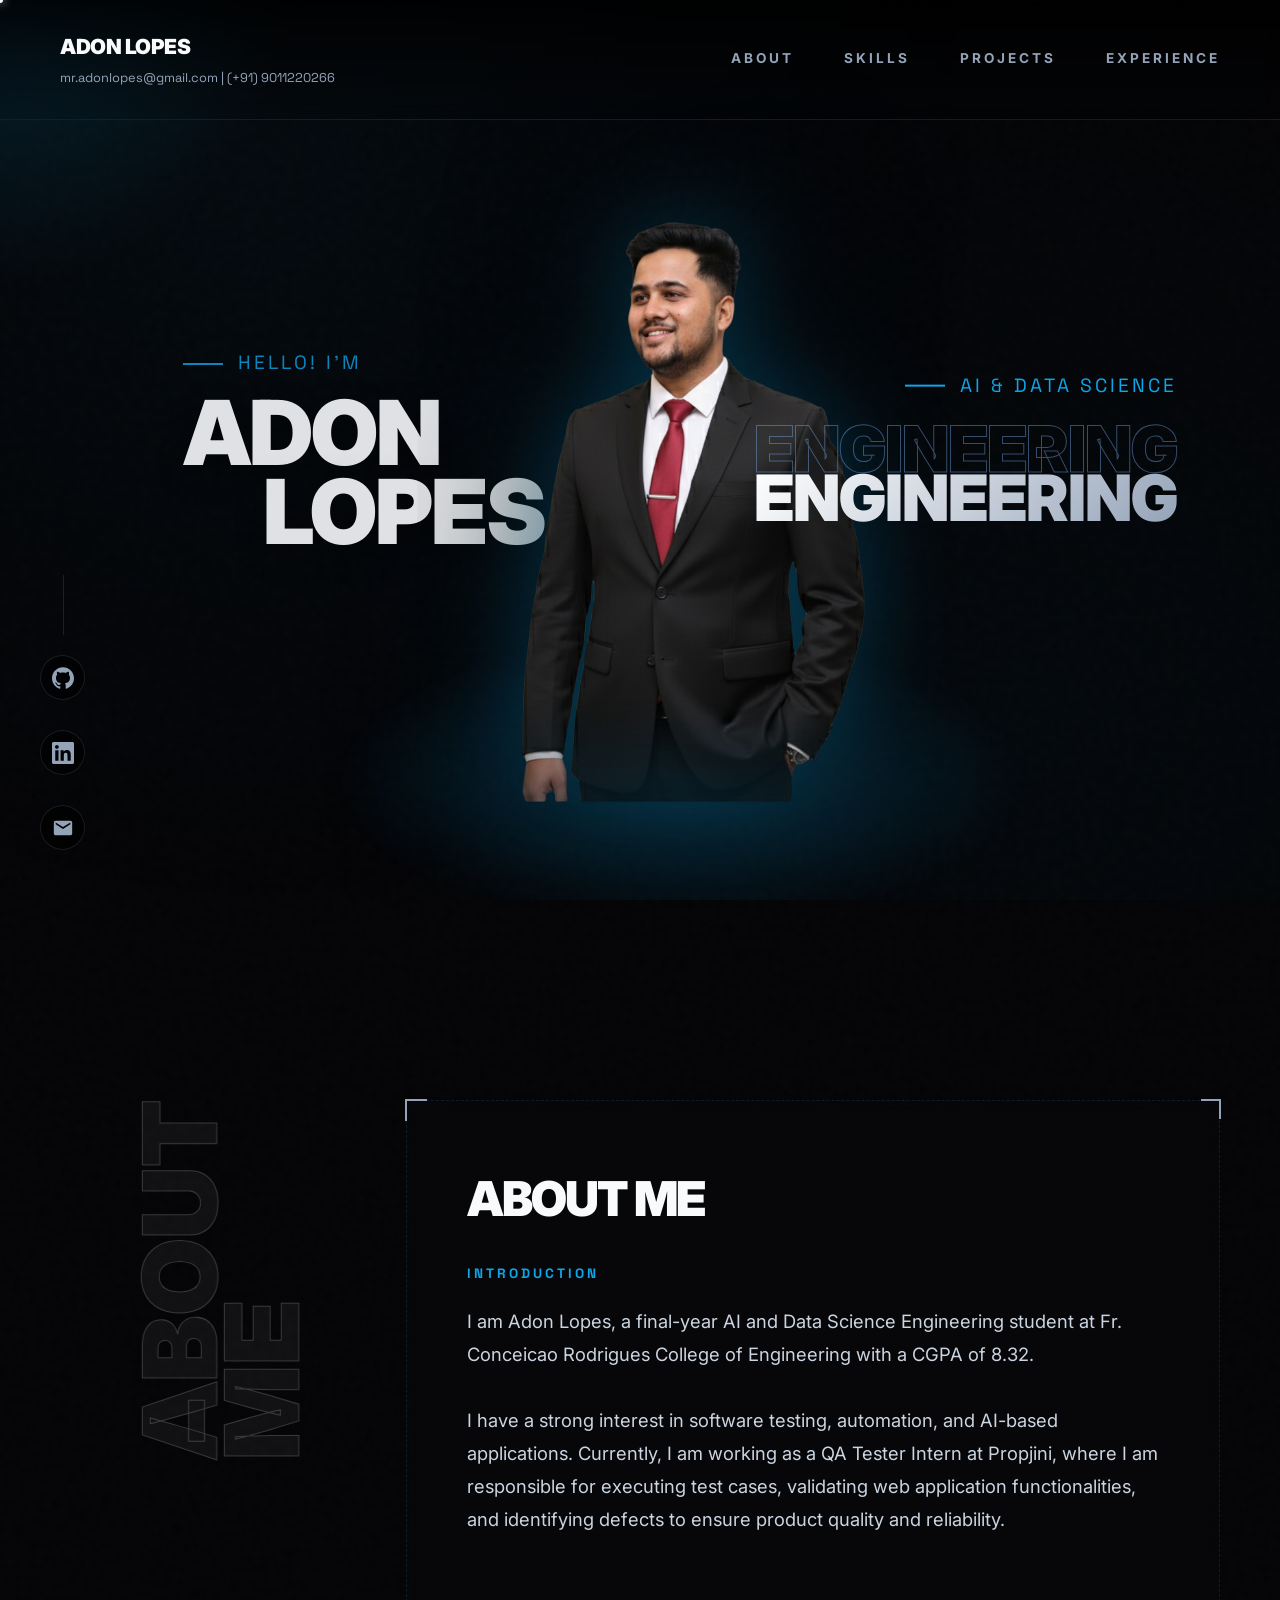
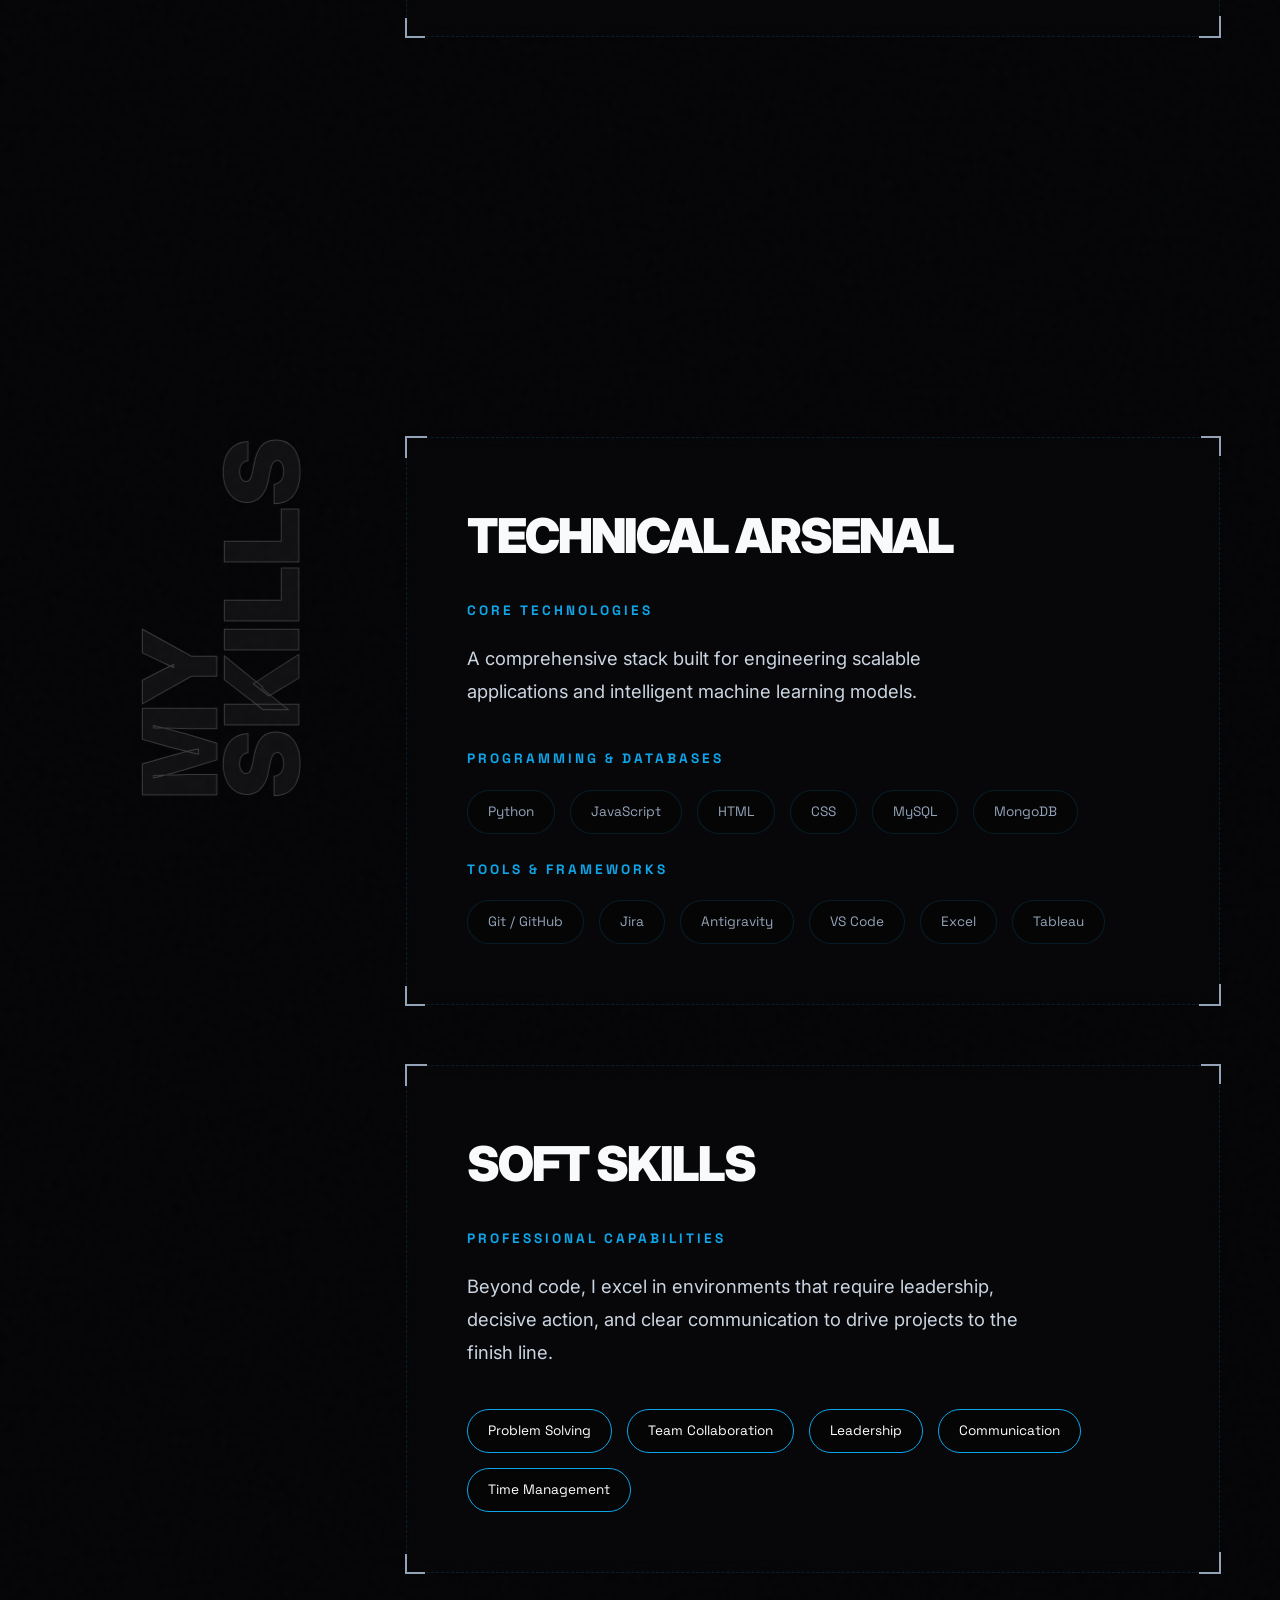
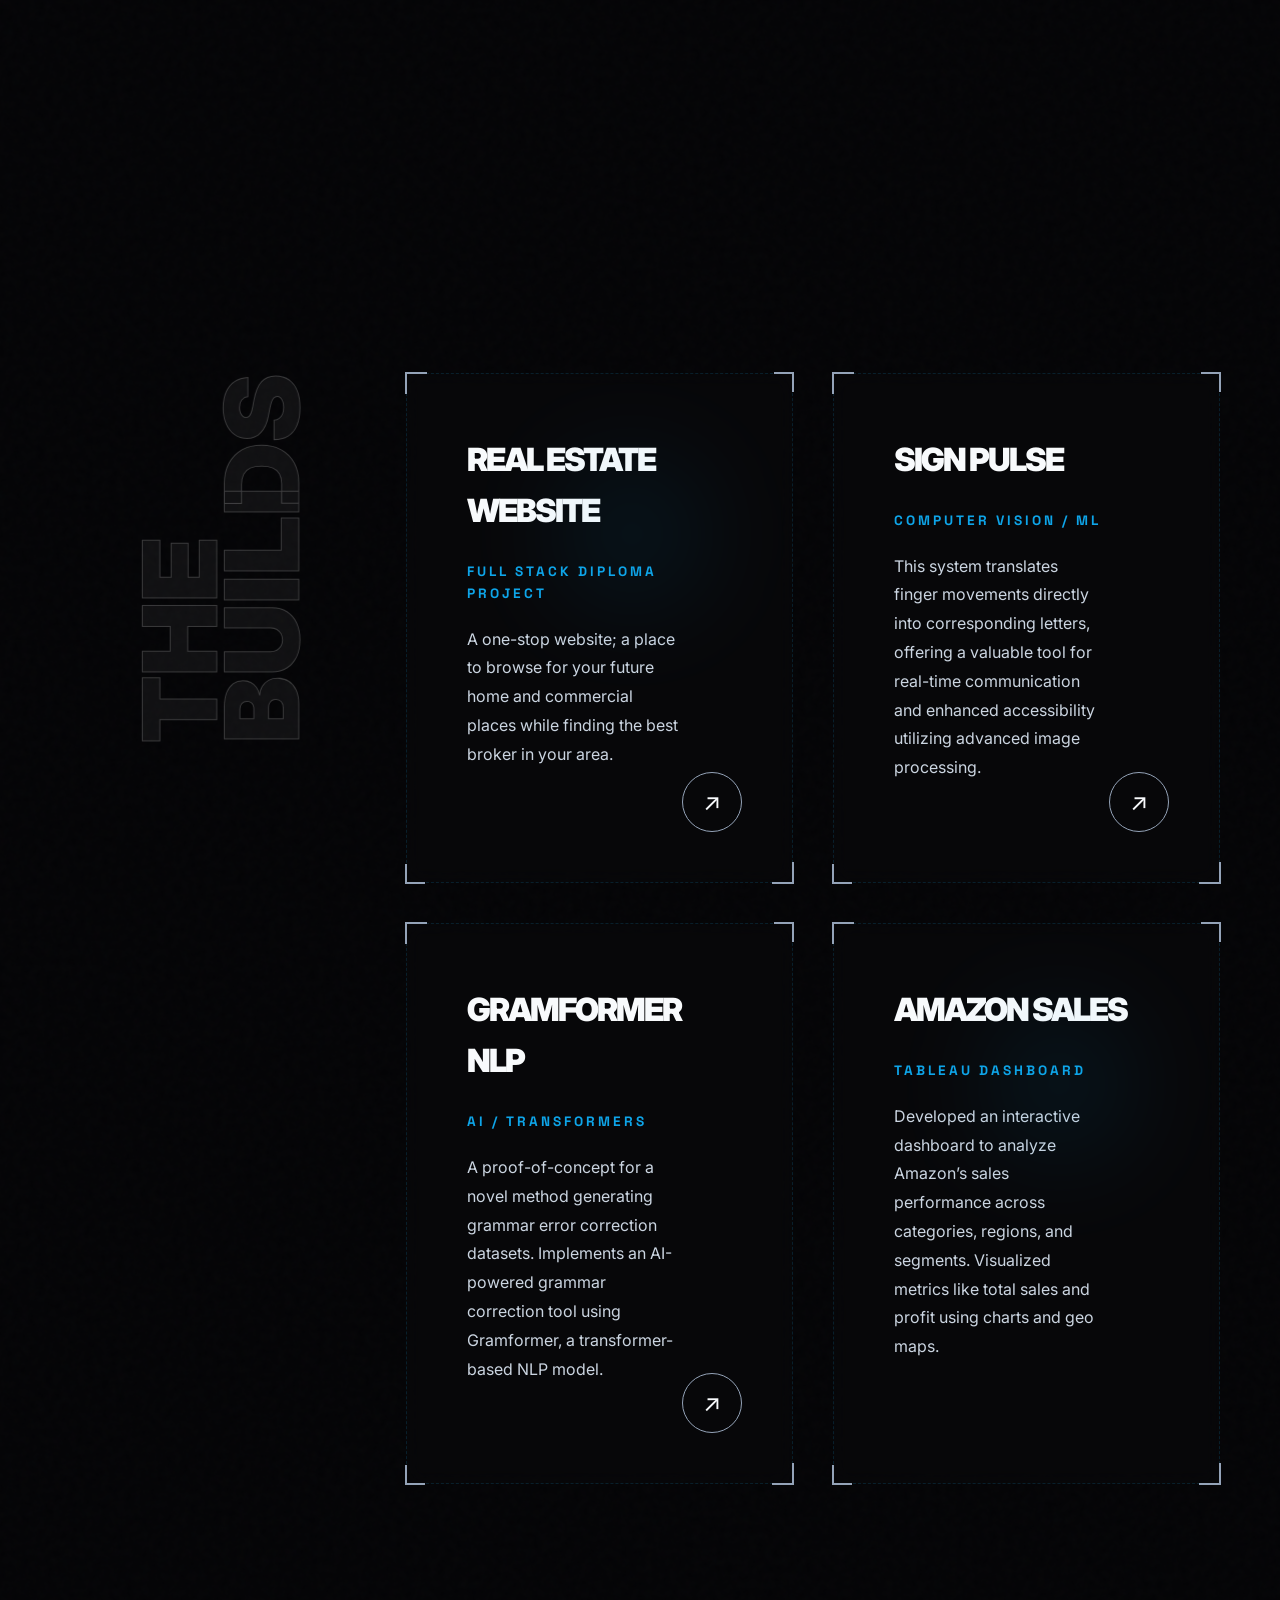
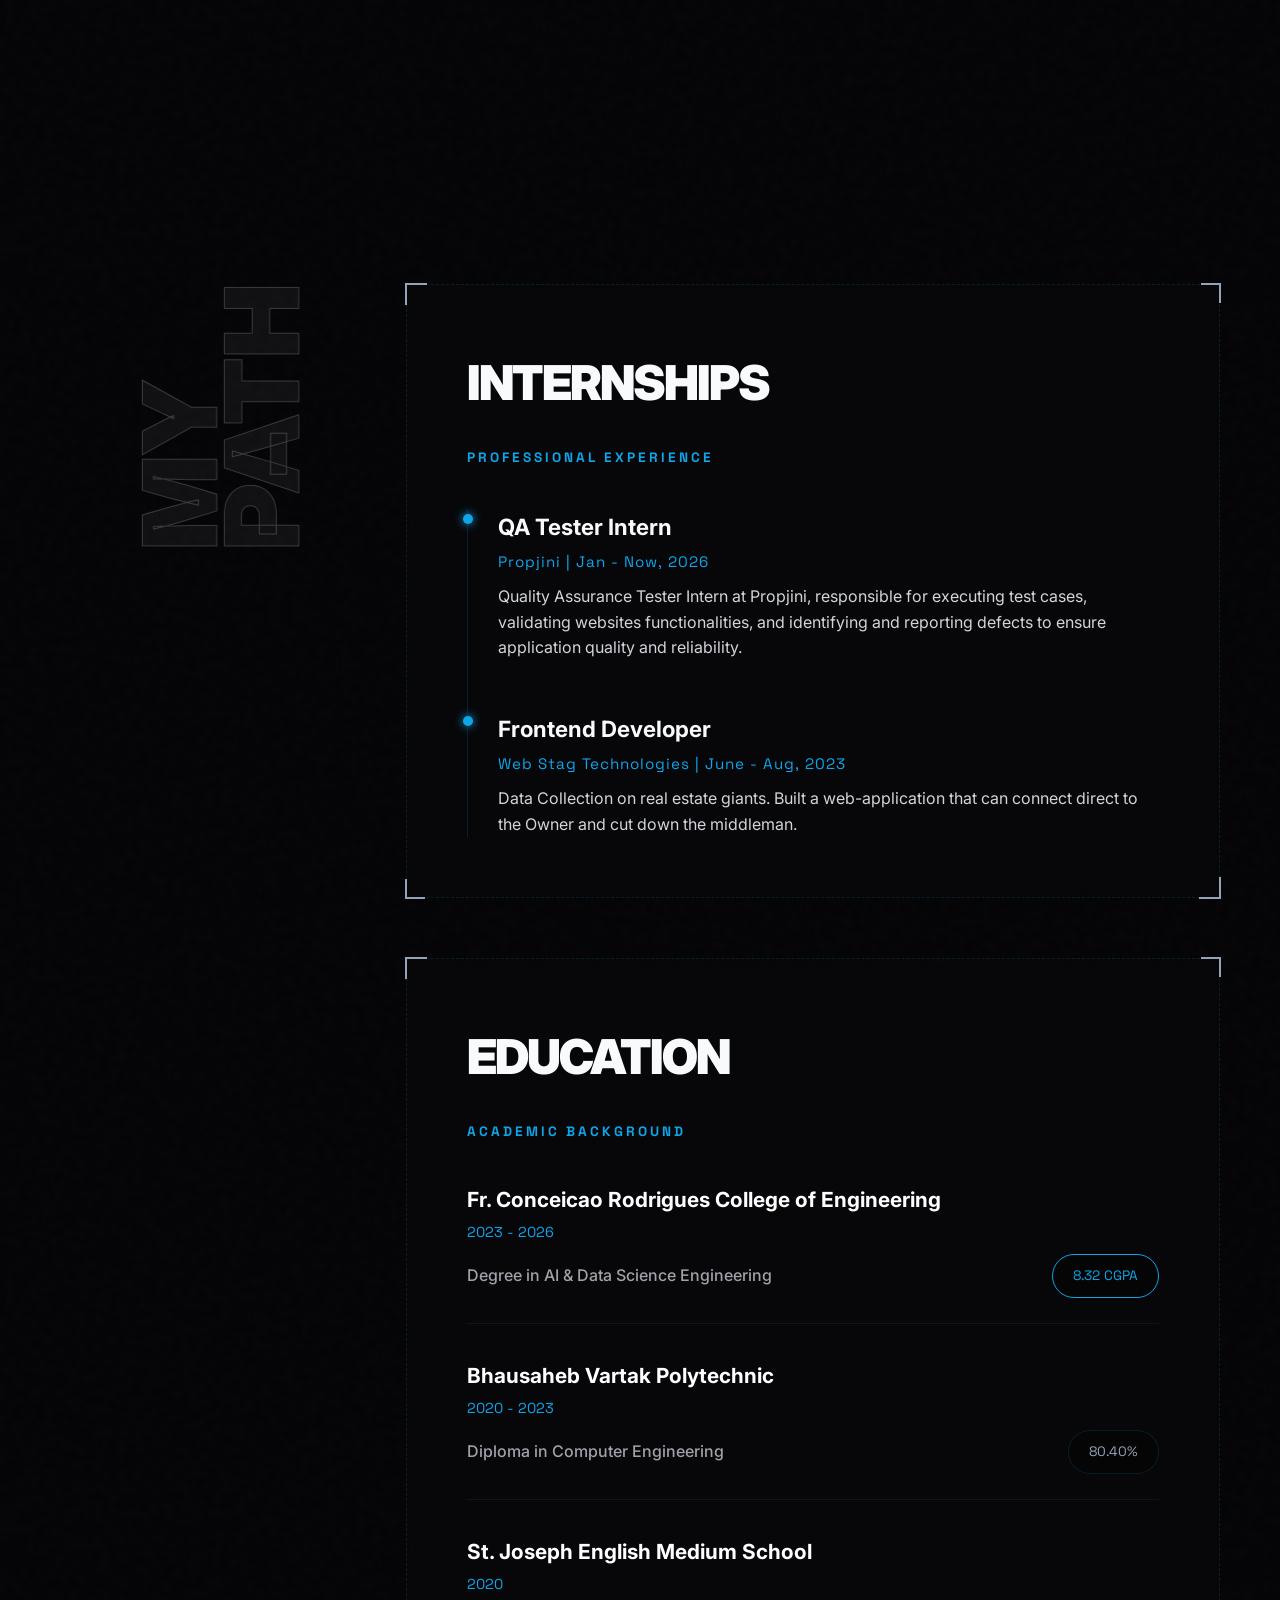
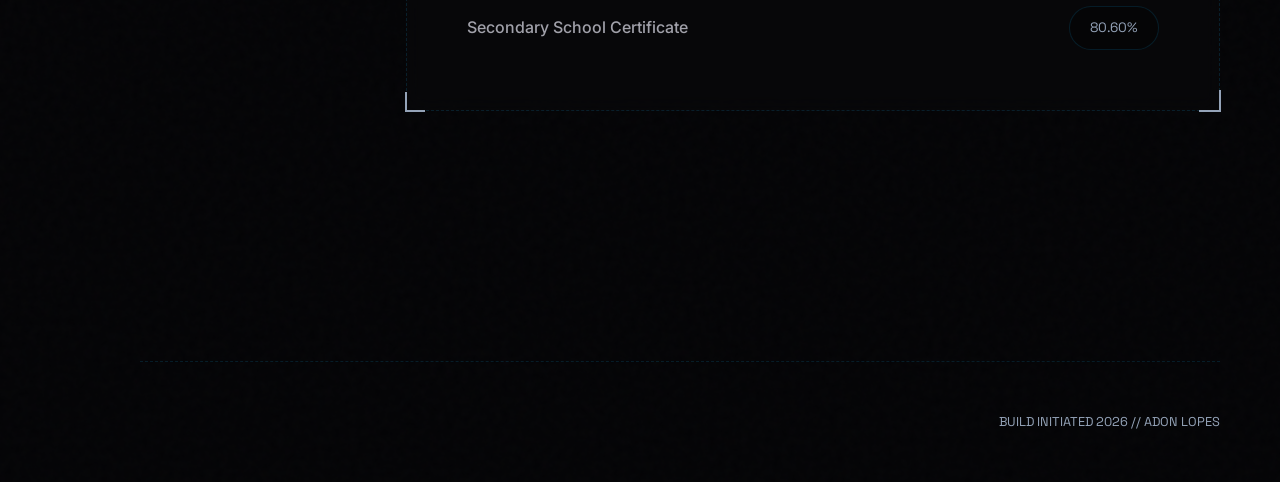
==== commit 49448b64: "Hide edit button by default via secret key cheatcode" ====
--- a/index.html
+++ b/index.html
@@ -364,7 +364,7 @@
 
   <!-- SETTINGS / EDIT MODE BUTTON -->
   <button id="edit-mode-btn" class="hover-target"
-    style="position: fixed; bottom: 30px; right: 30px; z-index: 1000; background: var(--accent-blue); color: #000; border: none; padding: 15px 25px; border-radius: 30px; font-weight: bold; font-family: 'Inter', sans-serif; cursor: pointer; box-shadow: 0 10px 20px rgba(0,0,0,0.5); display: flex; align-items: center; gap: 10px; transition: var(--smooth);">
+    style="position: fixed; bottom: 30px; right: 30px; z-index: 1000; background: var(--accent-blue); color: #000; border: none; padding: 15px 25px; border-radius: 30px; font-weight: bold; font-family: 'Inter', sans-serif; cursor: pointer; box-shadow: 0 10px 20px rgba(0,0,0,0.5); display: none; align-items: center; gap: 10px; transition: var(--smooth);">
     <svg width="20" height="20" viewBox="0 0 24 24" fill="none" stroke="currentColor" stroke-width="2"
       stroke-linecap="round" stroke-linejoin="round">
       <circle cx="12" cy="12" r="3"></circle>
@@ -877,6 +877,37 @@
       });
     });
 
+    // --- SECRET ADMIN TOGGLE ---
+    // The "Edit Website" button is hidden by default to normal visitors.
+    // Typing the secret code "adonadmin" anywhere on the page toggles the edit button visibility.
+    const editModeBtn = document.getElementById('edit-mode-btn');
+    if (localStorage.getItem('adon_admin_mode') === 'true') {
+      editModeBtn.style.display = 'flex';
+    }
+
+    let secretKeys = '';
+    window.addEventListener('keydown', (e) => {
+      secretKeys += e.key.toLowerCase();
+      if (secretKeys.length > 15) secretKeys = secretKeys.slice(-15);
+      
+      if (secretKeys.includes('adonadmin')) {
+        secretKeys = ''; // reset sequence after trigger
+        const isCurrentlyHidden = editModeBtn.style.display === 'none';
+        
+        if (isCurrentlyHidden) {
+          editModeBtn.style.display = 'flex';
+          localStorage.setItem('adon_admin_mode', 'true');
+        } else {
+          editModeBtn.style.display = 'none';
+          localStorage.removeItem('adon_admin_mode');
+          // If currently in edit mode, turn it off before hiding the button
+          if (typeof isEditMode !== 'undefined' && isEditMode) {
+             editModeBtn.click();
+          }
+        }
+      }
+    });
+
   </script>
 </body>
 
